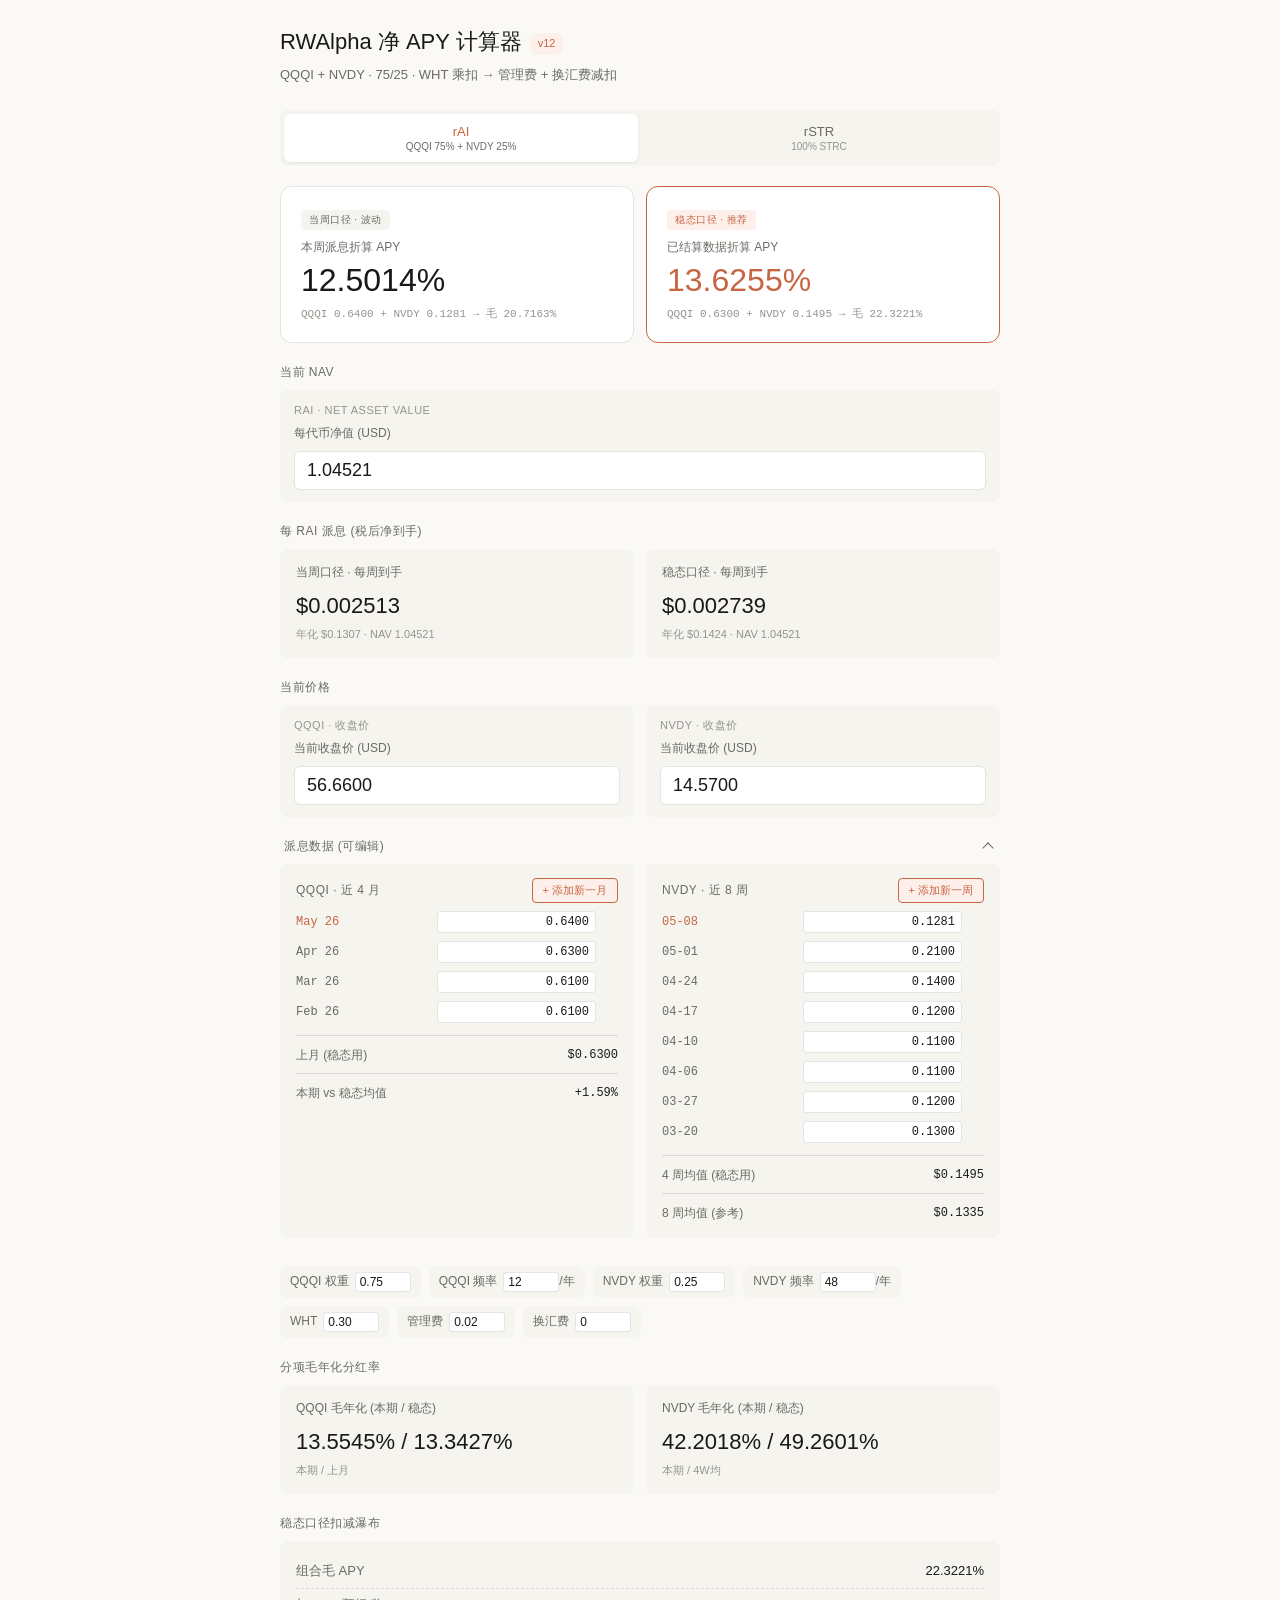
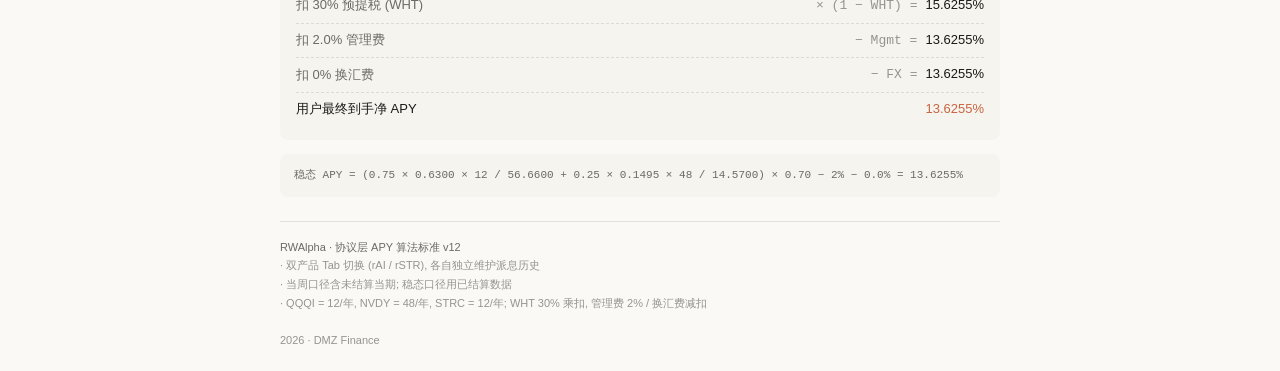
==== index.html @ 1178de60 "Add RWAlpha APY Calculator v12" ====
<!DOCTYPE html>
<html lang="zh-CN">
<head>
<meta charset="UTF-8" />
<meta name="viewport" content="width=device-width, initial-scale=1.0" />
<title>RWAlpha 净 APY 计算器 v12</title>
<style>
  :root {
    --bg-primary: #ffffff;
    --bg-secondary: #f5f4ef;
    --bg-tertiary: #faf9f5;
    --text-primary: #1a1915;
    --text-secondary: #6b6a64;
    --text-tertiary: #95948e;
    --border: rgba(0, 0, 0, 0.1);
    --accent: #c96442;
    --accent-bg: #fdf0eb;
    --radius-md: 8px;
    --radius-lg: 12px;
    --font-sans: -apple-system, BlinkMacSystemFont, "Segoe UI", "PingFang SC", "Hiragino Sans GB", "Microsoft YaHei", sans-serif;
    --font-mono: "SF Mono", Monaco, "Cascadia Code", "Roboto Mono", Consolas, monospace;
  }

  @media (prefers-color-scheme: dark) {
    :root {
      --bg-primary: #1f1e1b;
      --bg-secondary: #2a2926;
      --bg-tertiary: #1a1916;
      --text-primary: #e8e7e2;
      --text-secondary: #a8a7a1;
      --text-tertiary: #6d6c66;
      --border: rgba(255, 255, 255, 0.1);
      --accent: #e08868;
      --accent-bg: rgba(224, 136, 104, 0.15);
    }
  }

  * { box-sizing: border-box; }

  body {
    margin: 0;
    padding: 24px 16px;
    background: var(--bg-tertiary);
    color: var(--text-primary);
    font-family: var(--font-sans);
    font-size: 16px;
    line-height: 1.6;
    -webkit-font-smoothing: antialiased;
  }

  .container { max-width: 720px; margin: 0 auto; }

  .header { margin-bottom: 24px; }
  .header h1 { font-size: 22px; font-weight: 500; margin: 0 0 6px; color: var(--text-primary); }
  .header p { font-size: 13px; color: var(--text-secondary); margin: 0; }
  .header .version {
    display: inline-block; font-size: 11px;
    background: var(--accent-bg); color: var(--accent);
    padding: 2px 8px; border-radius: var(--radius-md);
    margin-left: 8px; vertical-align: 2px;
  }

  /* ─── Tab 切换 ─── */
  .tabs {
    display: flex; gap: 4px;
    background: var(--bg-secondary);
    padding: 4px; border-radius: var(--radius-md);
    margin-bottom: 20px;
  }
  .tab {
    flex: 1; text-align: center;
    padding: 10px 16px;
    border-radius: 6px;
    font-size: 13px; font-weight: 500;
    color: var(--text-secondary);
    cursor: pointer;
    transition: all 0.15s;
    border: none;
    background: transparent;
    font-family: var(--font-sans);
  }
  .tab:hover { color: var(--text-primary); }
  .tab.active {
    background: var(--bg-primary);
    color: var(--accent);
    box-shadow: 0 1px 3px rgba(0,0,0,0.08);
  }
  .tab .tab-desc {
    display: block; font-size: 10px;
    color: var(--text-tertiary); margin-top: 2px;
    font-weight: 400;
  }
  .tab.active .tab-desc { color: var(--text-secondary); }

  .row { display: grid; grid-template-columns: 1fr 1fr; gap: 12px; margin-bottom: 12px; }
  @media (max-width: 480px) { .row { grid-template-columns: 1fr; } }

  .field {
    background: var(--bg-secondary);
    border-radius: var(--radius-md);
    padding: 12px 14px;
  }
  .field .ticker {
    font-size: 11px; color: var(--text-tertiary);
    text-transform: uppercase; letter-spacing: 0.5px;
    margin-bottom: 4px; font-weight: 500;
  }
  .field label { font-size: 12px; color: var(--text-secondary); display: block; margin-bottom: 8px; }
  .field input {
    width: 100%; font-size: 18px; font-weight: 500;
    background: var(--bg-primary);
    border: 1px solid var(--border);
    border-radius: 6px;
    outline: none;
    color: var(--text-primary); font-family: var(--font-sans);
    padding: 8px 12px;
    transition: border-color 0.15s, box-shadow 0.15s;
  }
  .field input:hover { border-color: var(--text-tertiary); }
  .field input:focus {
    color: var(--accent);
    border-color: var(--accent);
    box-shadow: 0 0 0 3px var(--accent-bg);
  }

  .metric { background: var(--bg-secondary); border-radius: var(--radius-md); padding: 14px 16px; }
  .metric label { font-size: 12px; color: var(--text-secondary); display: block; margin-bottom: 6px; }
  .metric .val { font-size: 22px; font-weight: 500; color: var(--text-primary); font-variant-numeric: tabular-nums; }
  .metric small { font-size: 11px; color: var(--text-tertiary); display: block; margin-top: 3px; }

  .config { display: flex; gap: 8px; margin-bottom: 14px; align-items: center; flex-wrap: wrap; }

  /* ─── 派息历史 ─── */
  .history-section { margin: 20px 0 14px; }
  .history-section summary {
    list-style: none; cursor: pointer;
    display: flex; justify-content: space-between; align-items: center;
    padding: 0 4px;
    font-size: 12px; font-weight: 500;
    color: var(--text-secondary);
    text-transform: uppercase; letter-spacing: 0.5px;
    margin-bottom: 8px; user-select: none;
  }
  .history-section summary::-webkit-details-marker { display: none; }
  .history-section summary:hover { color: var(--text-primary); }
  .history-section .caret {
    width: 8px; height: 8px;
    border-right: 1.5px solid currentColor;
    border-bottom: 1.5px solid currentColor;
    transform: rotate(45deg);
    transition: transform 0.2s;
    margin-right: 4px; margin-top: -3px;
  }
  .history-section[open] .caret {
    transform: rotate(-135deg); margin-top: 3px;
  }

  .history {
    background: var(--bg-secondary);
    border-radius: var(--radius-md);
    padding: 14px 16px;
    margin-bottom: 14px;
  }
  .history-row {
    display: flex; justify-content: space-between; align-items: center;
    padding: 4px 0; font-size: 12px;
    font-family: var(--font-mono);
  }
  .history-row .date { color: var(--text-secondary); flex: 0 0 90px; }
  .history-row .bar-wrap {
    flex: 1; height: 8px; background: transparent;
    margin: 0 12px; border-radius: 4px; overflow: hidden;
  }
  .history-row .bar {
    height: 100%; background: var(--accent);
    border-radius: 4px; opacity: 0.8;
  }
  .history-row .val { color: var(--text-primary); font-weight: 500; flex: 0 0 56px; text-align: right; }
  .history-row input.val-input {
    flex: 0 0 70px; text-align: right;
    background: var(--bg-primary);
    border: 0.5px solid var(--border);
    border-radius: 4px;
    padding: 3px 6px;
    font-family: var(--font-mono);
    font-size: 12px; font-weight: 500;
    color: var(--text-primary);
    outline: none;
    -moz-appearance: textfield;
  }
  .history-row input.val-input:focus { border-color: var(--accent); color: var(--accent); }
  .history-row input.val-input::-webkit-inner-spin-button,
  .history-row input.val-input::-webkit-outer-spin-button { -webkit-appearance: none; margin: 0; }
  .history-row.current .date { color: var(--accent); font-weight: 500; }
  .history-row.current .val { color: var(--accent); }
  .history-summary {
    display: flex; justify-content: space-between;
    padding-top: 10px; margin-top: 8px;
    border-top: 0.5px solid var(--border);
    font-size: 12px;
  }
  .history-summary span { color: var(--text-secondary); }
  .history-summary strong { color: var(--text-primary); font-family: var(--font-mono); font-weight: 500; }
  .history-cols { display: grid; grid-template-columns: 1fr 1fr; gap: 12px; margin-bottom: 14px; }
  @media (max-width: 480px) { .history-cols { grid-template-columns: 1fr; } }

  .history-cols.single { grid-template-columns: 1fr; }

  .history h4 {
    font-size: 12px; font-weight: 500; color: var(--text-secondary);
    margin: 0 0 10px; text-transform: uppercase; letter-spacing: 0.5px;
  }
  .history-header {
    display: flex; justify-content: space-between; align-items: center;
    margin-bottom: 4px;
  }
  .history-header h4 { margin: 0; }
  .add-btn {
    font-size: 11px; font-weight: 500;
    color: var(--accent); background: var(--accent-bg);
    border: 0.5px solid var(--accent);
    border-radius: 4px;
    padding: 4px 10px;
    cursor: pointer;
    font-family: var(--font-sans);
    transition: opacity 0.15s;
  }
  .add-btn:hover { opacity: 0.8; }
  .del-btn {
    flex: 0 0 18px; height: 18px;
    background: transparent; border: none;
    color: var(--text-tertiary); cursor: pointer;
    font-size: 14px; padding: 0; margin-left: 4px;
    opacity: 0; transition: opacity 0.15s, color 0.15s;
    font-family: var(--font-sans);
  }
  .history-row:hover .del-btn { opacity: 1; }
  .del-btn:hover { color: var(--accent); }

  .add-form {
    display: none;
    margin-top: 8px; margin-bottom: 8px;
    padding: 10px; gap: 6px;
    background: var(--bg-primary);
    border: 1px dashed var(--accent);
    border-radius: 6px;
  }
  .add-form.show { display: flex; align-items: center; }
  .add-form input {
    flex: 1; min-width: 0;
    font-size: 12px; padding: 4px 8px;
    background: var(--bg-secondary); border: 0.5px solid var(--border);
    border-radius: 4px; color: var(--text-primary);
    font-family: var(--font-mono); outline: none;
  }
  .add-form input:focus { border-color: var(--accent); }
  .add-form button {
    font-size: 11px; padding: 4px 10px;
    border-radius: 4px; cursor: pointer; border: 0.5px solid var(--border);
    background: var(--bg-secondary); color: var(--text-primary);
    font-family: var(--font-sans);
  }
  .add-form button.confirm {
    background: var(--accent); color: white; border-color: var(--accent);
  }
  .add-form button:hover { opacity: 0.85; }

  .config-item {
    font-size: 12px; color: var(--text-secondary);
    background: var(--bg-secondary); padding: 6px 10px;
    border-radius: var(--radius-md);
    display: inline-flex; align-items: center;
  }
  .config-item input {
    width: 56px; font-size: 12px; padding: 2px 4px; margin-left: 6px;
    background: var(--bg-primary); border: 0.5px solid var(--border);
    border-radius: 4px; color: var(--text-primary);
    font-family: var(--font-sans); outline: none;
  }
  .config-item input:focus { border-color: var(--accent); }

  .hero-pair { display: grid; grid-template-columns: 1fr 1fr; gap: 12px; margin-bottom: 16px; }
  @media (max-width: 480px) { .hero-pair { grid-template-columns: 1fr; } }
  .hero {
    background: var(--bg-primary); border: 0.5px solid var(--border);
    border-radius: var(--radius-lg); padding: 18px 20px;
  }
  .hero.steady { border: 1.5px solid var(--accent); }
  .hero-tag {
    display: inline-block; font-size: 10px; letter-spacing: 0.5px;
    text-transform: uppercase; padding: 2px 8px; border-radius: 4px;
    margin-bottom: 8px; font-weight: 500;
  }
  .hero-tag.spot { background: var(--bg-secondary); color: var(--text-secondary); }
  .hero-tag.steady { background: var(--accent-bg); color: var(--accent); }
  .hero-label { font-size: 12px; color: var(--text-secondary); margin-bottom: 6px; }
  .hero-val {
    font-size: 32px; font-weight: 500; line-height: 1.1;
    color: var(--text-primary); font-variant-numeric: tabular-nums;
  }
  .hero.steady .hero-val { color: var(--accent); }
  .hero-sub {
    font-size: 11px; color: var(--text-tertiary);
    margin-top: 8px; font-family: var(--font-mono);
    word-break: break-all;
  }

  .waterfall {
    background: var(--bg-secondary); border-radius: var(--radius-md);
    padding: 14px 16px; margin-bottom: 14px;
  }
  .waterfall-row {
    display: flex; justify-content: space-between; align-items: center;
    padding: 6px 0; font-size: 13px;
    border-bottom: 0.5px dashed var(--border);
  }
  .waterfall-row:last-child { border-bottom: none; }
  .waterfall-row .label { color: var(--text-secondary); }
  .waterfall-row .op { color: var(--text-tertiary); font-family: var(--font-mono); margin: 0 8px; }
  .waterfall-row .val { font-weight: 500; color: var(--text-primary); font-variant-numeric: tabular-nums; }
  .waterfall-row.final .val { color: var(--accent); }
  .waterfall-row.final .label { color: var(--text-primary); font-weight: 500; }

  .formula {
    font-family: var(--font-mono); font-size: 11px;
    color: var(--text-secondary); background: var(--bg-secondary);
    padding: 12px 14px; border-radius: var(--radius-md);
    margin-top: 12px; line-height: 1.7; word-break: break-all;
  }

  h3 {
    font-size: 12px; font-weight: 500;
    color: var(--text-secondary); margin: 20px 0 8px;
    text-transform: uppercase; letter-spacing: 0.5px;
  }

  .footer {
    margin-top: 24px; padding-top: 16px;
    border-top: 0.5px solid var(--border);
    font-size: 11px; color: var(--text-tertiary); line-height: 1.7;
  }
  .footer strong { color: var(--text-secondary); font-weight: 500; }
  .footer .warn { color: var(--accent); font-weight: 500; }

  input[type="number"]::-webkit-inner-spin-button,
  input[type="number"]::-webkit-outer-spin-button {
    -webkit-appearance: none; margin: 0;
  }
  input[type="number"] { -moz-appearance: textfield; }

  /* product-specific UI hiding */
  .product-rai .single-only { display: none; }
  .product-rstr .dual-only { display: none; }
</style>
</head>
<body>
<div class="container" id="container">

  <div class="header">
    <h1>RWAlpha 净 APY 计算器<span class="version">v12</span></h1>
    <p id="product-subtitle">QQQI + NVDY · 75/25 · WHT 乘扣 → 管理费 + 换汇费减扣</p>
  </div>

  <div class="tabs">
    <button class="tab active" data-product="rai">
      rAI
      <span class="tab-desc">QQQI 75% + NVDY 25%</span>
    </button>
    <button class="tab" data-product="rstr">
      rSTR
      <span class="tab-desc">100% STRC</span>
    </button>
  </div>

  <div class="hero-pair">
    <div class="hero">
      <div class="hero-tag spot">当周口径 · 波动</div>
      <div class="hero-label">本周派息折算 APY</div>
      <div class="hero-val" id="net-apy-spot">—</div>
      <div class="hero-sub" id="hero-detail-spot">基于本期单笔派息</div>
    </div>
    <div class="hero steady">
      <div class="hero-tag steady">稳态口径 · 推荐</div>
      <div class="hero-label">已结算数据折算 APY</div>
      <div class="hero-val" id="net-apy-steady">—</div>
      <div class="hero-sub" id="hero-detail-steady">上月 + 4 周均值</div>
    </div>
  </div>

  <h3>当前 NAV</h3>
  <div class="row">
    <div class="field" style="grid-column: 1 / -1;">
      <div class="ticker" id="nav-ticker">rAI · Net Asset Value</div>
      <label>每代币净值 (USD)</label>
      <input type="number" step="0.00001" id="nav" value="1.04521" />
    </div>
  </div>

  <h3 id="per-rai-title">每代币派息 (税后净到手)</h3>
  <div class="row">
    <div class="metric">
      <label>当周口径 · 每周到手</label>
      <div class="val" id="per-rai-spot">—</div>
      <small id="per-rai-spot-sub">基于本期</small>
    </div>
    <div class="metric">
      <label>稳态口径 · 每周到手</label>
      <div class="val" id="per-rai-steady">—</div>
      <small id="per-rai-steady-sub">基于已结算</small>
    </div>
  </div>

  <h3>当前价格</h3>
  <div class="row" id="prices-row">
    <!-- 动态渲染 -->
  </div>

  <details class="history-section" open>
    <summary>
      <span>派息数据 (可编辑)</span>
      <i class="caret"></i>
    </summary>
    <div class="history-cols" id="history-cols">
      <!-- 动态渲染 -->
    </div>
  </details>

  <div class="config" id="config-row">
    <!-- 动态渲染权重项 -->
    <span class="config-item">WHT <input type="number" step="0.01" id="wht" value="0.30" /></span>
    <span class="config-item">管理费 <input type="number" step="0.01" id="mgmt" value="0.02" /></span>
    <span class="config-item">换汇费 <input type="number" step="0.001" id="fx" value="0" /></span>
  </div>

  <h3>分项毛年化分红率</h3>
  <div class="row" id="component-yields">
    <!-- 动态渲染 -->
  </div>

  <h3>稳态口径扣减瀑布</h3>
  <div class="waterfall">
    <div class="waterfall-row">
      <span class="label">组合毛 APY</span>
      <span class="val" id="wf-gross">—</span>
    </div>
    <div class="waterfall-row">
      <span class="label">扣 30% 预提税 (WHT)</span>
      <span><span class="op">× (1 − WHT) =</span><span class="val" id="wf-after-wht">—</span></span>
    </div>
    <div class="waterfall-row">
      <span class="label" id="wf-mgmt-label">扣管理费</span>
      <span><span class="op">− Mgmt =</span><span class="val" id="wf-after-mgmt">—</span></span>
    </div>
    <div class="waterfall-row">
      <span class="label">扣 0% 换汇费</span>
      <span><span class="op">− FX =</span><span class="val" id="wf-after-fx">—</span></span>
    </div>
    <div class="waterfall-row final">
      <span class="label">用户最终到手净 APY</span>
      <span class="val" id="wf-net">—</span>
    </div>
  </div>

  <div class="formula" id="formula">
    APY_net = (Σ w_i × D_i × f_i / P_i) × (1 − WHT) − Mgmt − FX
  </div>

  <div class="footer">
    <strong>RWAlpha · 协议层 APY 算法标准 v12</strong><br>
    · 双产品 Tab 切换 (rAI / rSTR), 各自独立维护派息历史<br>
    · 当周口径含未结算当期; 稳态口径用已结算数据<br>
    · QQQI = 12/年, NVDY = 48/年, STRC = 12/年; WHT 30% 乘扣, 管理费 2% / 换汇费减扣<br>
    <br>
    2026 · DMZ Finance
  </div>

</div>

<script>
  // ─── 产品定义 ───
  const products = {
    rai: {
      name: 'rAI',
      subtitle: 'QQQI + NVDY · 75/25 · WHT 乘扣 → 管理费 + 换汇费减扣',
      etfs: [
        {
          id: 'qqqi',
          name: 'QQQI',
          freq: 12, freqLabel: 'Monthly',
          weight: 0.75,
          price: 56.6600,
          historyKey: 'qqqi-rows',
          historyTitle: 'QQQI · 近 4 月',
          historyMaxLen: 4,
          addBtnLabel: '+ 添加新一月',
          dateLabel: '月份 (如 Jun 26)',
          steadyMode: 'lastPeriod',  // 上月单期
          steadyLabel: '上月',
          history: [
            { date: 'May 26', value: 0.6400 },
            { date: 'Apr 26', value: 0.6300 },
            { date: 'Mar 26', value: 0.6100 },
            { date: 'Feb 26', value: 0.6100 },
          ],
          formatDate(s) {
            const months = ['Jan','Feb','Mar','Apr','May','Jun','Jul','Aug','Sep','Oct','Nov','Dec'];
            const monByName = s.match(/^([a-zA-Z]{3})\s*(\d{2,4})$/);
            const monByNum = s.match(/^(\d{1,2})[-./\s](\d{2,4})$/);
            if (monByName) {
              const mon = monByName[1].charAt(0).toUpperCase() + monByName[1].slice(1, 3).toLowerCase();
              const yr = monByName[2].slice(-2);
              if (months.includes(mon)) return mon + ' ' + yr;
            } else if (monByNum) {
              const idx = parseInt(monByNum[1]) - 1;
              const yr = monByNum[2].slice(-2);
              if (idx >= 0 && idx < 12) return months[idx] + ' ' + yr;
            }
            return s;
          }
        },
        {
          id: 'nvdy',
          name: 'NVDY',
          freq: 48, freqLabel: 'Weekly',
          weight: 0.25,
          price: 14.5700,
          historyKey: 'nvdy-rows',
          historyTitle: 'NVDY · 近 8 周',
          historyMaxLen: 8,
          addBtnLabel: '+ 添加新一周',
          dateLabel: '日期 (如 05-15)',
          steadyMode: '4WeekAvg',  // 近 4 周均值
          steadyLabel: '4W均',
          history: [
            { date: '05-08', value: 0.1281 },
            { date: '05-01', value: 0.2100 },
            { date: '04-24', value: 0.1400 },
            { date: '04-17', value: 0.1200 },
            { date: '04-10', value: 0.1100 },
            { date: '04-06', value: 0.1100 },
            { date: '03-27', value: 0.1200 },
            { date: '03-20', value: 0.1300 },
          ],
          formatDate(s) {
            const m = s.match(/^(\d{1,2})[-./](\d{1,2})$/);
            if (m) return m[1].padStart(2, '0') + '-' + m[2].padStart(2, '0');
            return s;
          }
        }
      ],
      nav: 1.04521,
      mgmt: 0.02
    },
    rstr: {
      name: 'rSTR',
      subtitle: '100% STRC · 月度派息 · WHT 乘扣 → 管理费 + 换汇费减扣',
      etfs: [
        {
          id: 'strc',
          name: 'STRC',
          freq: 12, freqLabel: 'Monthly',
          weight: 1.00,
          price: 100.0000,
          historyKey: 'strc-rows',
          historyTitle: 'STRC · 近 4 月',
          historyMaxLen: 4,
          addBtnLabel: '+ 添加新一月',
          dateLabel: '月份 (如 Jun 26)',
          steadyMode: 'lastPeriod',
          steadyLabel: '上月',
          history: [
            { date: 'May 26', value: 0.9600 },
            { date: 'Apr 26', value: 0.9600 },
            { date: 'Mar 26', value: 0.9600 },
            { date: 'Feb 26', value: 0.9400 },
          ],
          formatDate(s) {
            const months = ['Jan','Feb','Mar','Apr','May','Jun','Jul','Aug','Sep','Oct','Nov','Dec'];
            const monByName = s.match(/^([a-zA-Z]{3})\s*(\d{2,4})$/);
            const monByNum = s.match(/^(\d{1,2})[-./\s](\d{2,4})$/);
            if (monByName) {
              const mon = monByName[1].charAt(0).toUpperCase() + monByName[1].slice(1, 3).toLowerCase();
              const yr = monByName[2].slice(-2);
              if (months.includes(mon)) return mon + ' ' + yr;
            } else if (monByNum) {
              const idx = parseInt(monByNum[1]) - 1;
              const yr = monByNum[2].slice(-2);
              if (idx >= 0 && idx < 12) return months[idx] + ' ' + yr;
            }
            return s;
          }
        }
      ],
      nav: 1.00000,
      mgmt: 0.005
    }
  };

  let currentProduct = 'rai';

  // ─── 工具函数 ───
  const get = id => parseFloat(document.getElementById(id).value) || 0;
  const pct = v => (v * 100).toFixed(4) + '%';
  const num = v => v.toFixed(4);
  const avg = arr => arr.length ? arr.reduce((s, v) => s + v, 0) / arr.length : 0;

  // 获取 ETF 当周和稳态派息
  function getEtfDividends(etf) {
    const vals = etf.history.map(d => d.value);
    const spot = vals[0] || 0;
    let steady = 0;
    if (etf.steadyMode === 'lastPeriod') {
      steady = vals[1] !== undefined ? vals[1] : vals[0] || 0;
    } else if (etf.steadyMode === '4WeekAvg') {
      steady = avg(vals.slice(0, 4));
    }
    return { spot, steady };
  }

  // ─── 渲染 ETF 价格输入区 ───
  function renderPrices(product) {
    const row = document.getElementById('prices-row');
    row.innerHTML = product.etfs.map(etf => `
      <div class="field">
        <div class="ticker">${etf.name} · 收盘价</div>
        <label>当前收盘价 (USD)</label>
        <input type="number" step="0.0001" data-etf="${etf.id}" data-field="price" value="${etf.price.toFixed(4)}" />
      </div>
    `).join('');

    row.querySelectorAll('input').forEach(input => {
      input.addEventListener('input', e => {
        const etfId = e.target.dataset.etf;
        const etf = product.etfs.find(x => x.id === etfId);
        etf.price = parseFloat(e.target.value) || 0;
        calc();
      });
    });

    // 单 ETF 时列宽自适应
    if (product.etfs.length === 1) {
      row.children[0].style.gridColumn = '1 / -1';
    }
  }

  // ─── 渲染派息历史区 ───
  function renderHistoryCols(product) {
    const cols = document.getElementById('history-cols');
    cols.classList.toggle('single', product.etfs.length === 1);

    cols.innerHTML = product.etfs.map(etf => `
      <div class="history">
        <div class="history-header">
          <h4>${etf.historyTitle}</h4>
          <button class="add-btn" data-etf="${etf.id}">${etf.addBtnLabel}</button>
        </div>
        <div class="add-form" data-form-etf="${etf.id}">
          <input type="text" class="form-date" placeholder="${etf.dateLabel}" />
          <input type="number" step="0.0001" class="form-val" placeholder="派息 (USD)" />
          <button class="confirm">确认</button>
          <button class="cancel">取消</button>
        </div>
        <div class="history-rows" data-rows-etf="${etf.id}"></div>
        <div class="history-summary">
          <span>${etf.steadyMode === 'lastPeriod' ? '上月 (稳态用)' : '4 周均值 (稳态用)'}</span>
          <strong data-summary="steady" data-etf="${etf.id}">—</strong>
        </div>
        ${etf.history.length > 4 ? `
        <div class="history-summary">
          <span>${etf.freq === 48 ? '8 周均值' : '${etf.history.length} 月均值'} (参考)</span>
          <strong data-summary="all" data-etf="${etf.id}">—</strong>
        </div>
        ` : `
        <div class="history-summary">
          <span>本期 vs 稳态均值</span>
          <strong data-summary="trend" data-etf="${etf.id}">—</strong>
        </div>
        `}
      </div>
    `).join('');

    product.etfs.forEach(etf => renderRows(product, etf));

    // 绑定添加按钮
    cols.querySelectorAll('.add-btn').forEach(btn => {
      btn.addEventListener('click', () => {
        const etfId = btn.dataset.etf;
        const form = cols.querySelector(`[data-form-etf="${etfId}"]`);
        form.classList.add('show');
        form.querySelector('.form-date').value = '';
        form.querySelector('.form-val').value = '';
        form.querySelector('.form-date').focus();
      });
    });

    // 绑定表单事件
    cols.querySelectorAll('.add-form').forEach(form => {
      const etfId = form.dataset.formEtf;
      const etf = product.etfs.find(x => x.id === etfId);
      const dateInput = form.querySelector('.form-date');
      const valInput = form.querySelector('.form-val');

      const submit = () => {
        let dateStr = dateInput.value.trim();
        const val = parseFloat(valInput.value);
        if (!dateStr || isNaN(val) || val < 0) {
          alert('请填写有效的日期和派息金额');
          return;
        }
        dateStr = etf.formatDate(dateStr);
        etf.history.unshift({ date: dateStr, value: val });
        if (etf.history.length > etf.historyMaxLen) etf.history.length = etf.historyMaxLen;
        renderRows(product, etf);
        form.classList.remove('show');
        calc();
      };

      form.querySelector('.confirm').addEventListener('click', submit);
      form.querySelector('.cancel').addEventListener('click', () => form.classList.remove('show'));
      [dateInput, valInput].forEach(input => {
        input.addEventListener('keydown', e => {
          if (e.key === 'Enter') submit();
          if (e.key === 'Escape') form.classList.remove('show');
        });
      });
    });
  }

  function renderRows(product, etf) {
    const container = document.querySelector(`[data-rows-etf="${etf.id}"]`);
    if (!container) return;
    const maxVal = Math.max(...etf.history.map(d => d.value), 0.0001);
    container.innerHTML = etf.history.map((d, i) => {
      const barWidth = (d.value / maxVal * 100).toFixed(1);
      const currentClass = i === 0 ? ' current' : '';
      return `
        <div class="history-row${currentClass}">
          <span class="date">${d.date}</span>
          <span class="bar-wrap"><span class="bar" style="width: ${barWidth}%"></span></span>
          <input class="val-input" type="number" step="0.0001" data-etf="${etf.id}" data-idx="${i}" value="${d.value.toFixed(4)}" />
          <button class="del-btn" data-etf="${etf.id}" data-idx="${i}" title="删除">×</button>
        </div>
      `;
    }).join('');

    container.querySelectorAll('input.val-input').forEach(input => {
      input.addEventListener('input', e => {
        const idx = parseInt(e.target.dataset.idx);
        const val = parseFloat(e.target.value) || 0;
        etf.history[idx].value = val;
        calc();
      });
    });
    container.querySelectorAll('button.del-btn').forEach(btn => {
      btn.addEventListener('click', e => {
        const idx = parseInt(e.target.dataset.idx);
        etf.history.splice(idx, 1);
        renderRows(product, etf);
        calc();
      });
    });
  }

  // ─── 渲染权重 config ───
  function renderConfig(product) {
    const row = document.getElementById('config-row');
    // 删除老的权重和频率项
    row.querySelectorAll('.weight-cfg, .freq-cfg').forEach(el => el.remove());

    const whtItem = row.querySelector('[id*="wht"]')?.closest('.config-item');
    product.etfs.forEach(etf => {
      // 权重
      if (product.etfs.length > 1) {
        const wEl = document.createElement('span');
        wEl.className = 'config-item weight-cfg';
        wEl.innerHTML = `${etf.name} 权重 <input type="number" step="0.01" data-etf="${etf.id}" data-field="weight" value="${etf.weight.toFixed(2)}" />`;
        row.insertBefore(wEl, whtItem);
        wEl.querySelector('input').addEventListener('input', e => {
          etf.weight = parseFloat(e.target.value) || 0;
          calc();
        });
      }
      // 频率
      const fEl = document.createElement('span');
      fEl.className = 'config-item freq-cfg';
      fEl.innerHTML = `${etf.name} 频率 <input type="number" data-etf="${etf.id}" data-field="freq" value="${etf.freq}" />/年`;
      row.insertBefore(fEl, whtItem);
      fEl.querySelector('input').addEventListener('input', e => {
        etf.freq = parseInt(e.target.value) || 0;
        calc();
      });
    });
  }

  // ─── 渲染分项毛年化 ───
  function renderComponentYields(product) {
    const row = document.getElementById('component-yields');
    row.innerHTML = product.etfs.map(etf => `
      <div class="metric">
        <label>${etf.name} 毛年化 (本期 / 稳态)</label>
        <div class="val" data-yield="${etf.id}">—</div>
        <small>本期 / ${etf.steadyLabel}</small>
      </div>
    `).join('');

    if (product.etfs.length === 1) {
      row.style.gridTemplateColumns = '1fr';
    } else {
      row.style.gridTemplateColumns = '1fr 1fr';
    }
  }

  // ─── 核心计算 ───
  function calc() {
    const product = products[currentProduct];
    const wht = get('wht'), mgmt = get('mgmt'), fx = get('fx');
    const nav = get('nav');

    let apyGrossSpot = 0, apyGrossSteady = 0;
    const spotDetails = [], steadyDetails = [];

    product.etfs.forEach(etf => {
      const { spot, steady } = getEtfDividends(etf);
      const ySpot = etf.price > 0 ? (spot * etf.freq) / etf.price : 0;
      const ySteady = etf.price > 0 ? (steady * etf.freq) / etf.price : 0;
      apyGrossSpot += etf.weight * ySpot;
      apyGrossSteady += etf.weight * ySteady;

      // 渲染分项毛年化
      const yEl = document.querySelector(`[data-yield="${etf.id}"]`);
      if (yEl) yEl.textContent = pct(ySpot) + ' / ' + pct(ySteady);

      spotDetails.push(`${etf.name} ${num(spot)}`);
      steadyDetails.push(`${etf.name} ${num(steady)}`);

      // 派息历史摘要
      const vals = etf.history.map(d => d.value);
      const steadyEl = document.querySelector(`[data-summary="steady"][data-etf="${etf.id}"]`);
      if (steadyEl) steadyEl.textContent = '$' + num(steady);

      const allEl = document.querySelector(`[data-summary="all"][data-etf="${etf.id}"]`);
      if (allEl) allEl.textContent = '$' + num(avg(vals));

      const trendEl = document.querySelector(`[data-summary="trend"][data-etf="${etf.id}"]`);
      if (trendEl) {
        const trendPct = steady > 0 ? ((spot - steady) / steady * 100).toFixed(2) : '0.00';
        const sign = (spot - steady) >= 0 ? '+' : '';
        trendEl.textContent = sign + trendPct + '%';
      }
    });

    const apyNetSpot = apyGrossSpot * (1 - wht) - mgmt - fx;
    const apyNetSteady = apyGrossSteady * (1 - wht) - mgmt - fx;

    document.getElementById('net-apy-spot').textContent = pct(apyNetSpot);
    document.getElementById('net-apy-steady').textContent = pct(apyNetSteady);
    document.getElementById('hero-detail-spot').textContent = spotDetails.join(' + ') + ' → 毛 ' + pct(apyGrossSpot);
    document.getElementById('hero-detail-steady').textContent = steadyDetails.join(' + ') + ' → 毛 ' + pct(apyGrossSteady);

    // 每代币派息
    const perTokenWeekSpot = (apyNetSpot * nav) / 52;
    const perTokenWeekSteady = (apyNetSteady * nav) / 52;
    document.getElementById('per-rai-spot').textContent = '$' + perTokenWeekSpot.toFixed(6);
    document.getElementById('per-rai-steady').textContent = '$' + perTokenWeekSteady.toFixed(6);
    document.getElementById('per-rai-spot-sub').textContent =
      '年化 $' + (apyNetSpot * nav).toFixed(4) + ' · NAV ' + nav.toFixed(5);
    document.getElementById('per-rai-steady-sub').textContent =
      '年化 $' + (apyNetSteady * nav).toFixed(4) + ' · NAV ' + nav.toFixed(5);

    // 扣减瀑布 (稳态)
    const afterWht = apyGrossSteady * (1 - wht);
    const afterMgmt = afterWht - mgmt;
    const afterFx = afterMgmt - fx;
    document.getElementById('wf-gross').textContent = pct(apyGrossSteady);
    document.getElementById('wf-after-wht').textContent = pct(afterWht);
    document.getElementById('wf-after-mgmt').textContent = pct(afterMgmt);
    document.getElementById('wf-after-fx').textContent = pct(afterFx);
    document.getElementById('wf-net').textContent = pct(afterFx);
    document.getElementById('wf-mgmt-label').textContent = '扣 ' + (mgmt * 100).toFixed(1) + '% 管理费';

    // 公式
    const parts = product.etfs.map(etf => {
      const { steady } = getEtfDividends(etf);
      return `${etf.weight.toFixed(2)} × ${steady.toFixed(4)} × ${etf.freq} / ${etf.price.toFixed(4)}`;
    });
    document.getElementById('formula').textContent =
      '稳态 APY = (' + parts.join(' + ') + ') × ' + (1 - wht).toFixed(2) +
      ' − ' + (mgmt * 100).toFixed(0) + '% − ' + (fx * 100).toFixed(1) + '% = ' + pct(afterFx);
  }

  // ─── Tab 切换 ───
  function switchProduct(productId) {
    currentProduct = productId;
    const product = products[productId];

    document.querySelectorAll('.tab').forEach(t => {
      t.classList.toggle('active', t.dataset.product === productId);
    });

    document.getElementById('container').className = 'container product-' + productId;
    document.getElementById('product-subtitle').textContent = product.subtitle;
    document.getElementById('nav-ticker').textContent = product.name + ' · Net Asset Value';
    document.getElementById('per-rai-title').textContent = '每 ' + product.name + ' 派息 (税后净到手)';
    document.getElementById('nav').value = product.nav;
    document.getElementById('mgmt').value = product.mgmt;

    renderPrices(product);
    renderHistoryCols(product);
    renderConfig(product);
    renderComponentYields(product);
    calc();
  }

  document.querySelectorAll('.tab').forEach(tab => {
    tab.addEventListener('click', () => switchProduct(tab.dataset.product));
  });

  // 全局参数事件
  ['wht', 'mgmt', 'fx', 'nav'].forEach(id => {
    document.getElementById(id).addEventListener('input', () => {
      products[currentProduct].nav = get('nav');
      products[currentProduct].mgmt = get('mgmt');
      calc();
    });
  });

  // 初始化
  switchProduct('rai');
</script>

</body>
</html>
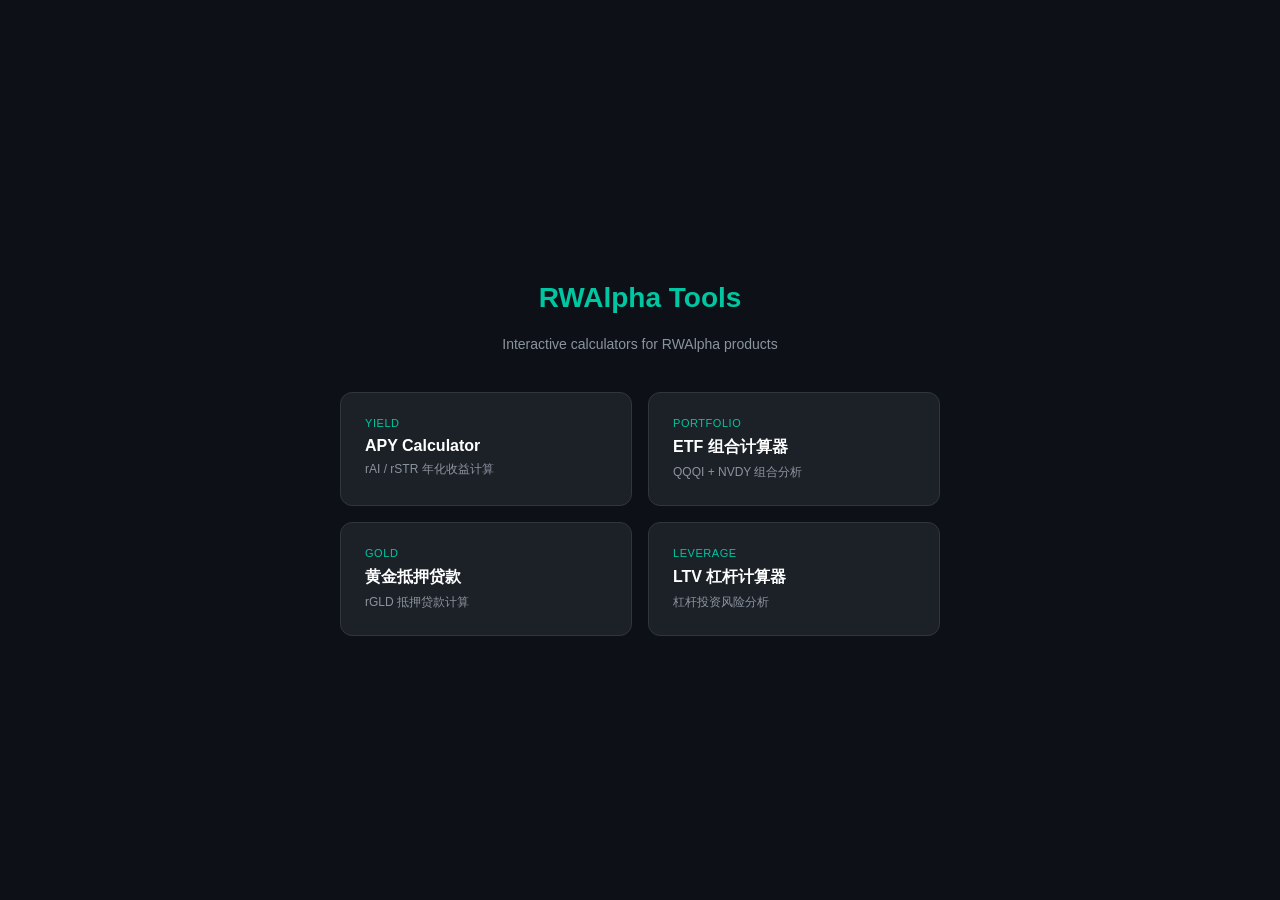
==== commit 19aa6d42: "Add ETF, rGLD, LTV calculators + tools index page" ====
--- a/index.html
+++ b/index.html
@@ -1,932 +1,29 @@
 <!DOCTYPE html>
-<html lang="zh-CN">
+<html lang="zh">
 <head>
-<meta charset="UTF-8" />
-<meta name="viewport" content="width=device-width, initial-scale=1.0" />
-<title>RWAlpha 净 APY 计算器 v12</title>
+<meta charset="UTF-8">
+<meta name="viewport" content="width=device-width, initial-scale=1.0">
+<title>RWAlpha Tools</title>
 <style>
-  :root {
-    --bg-primary: #ffffff;
-    --bg-secondary: #f5f4ef;
-    --bg-tertiary: #faf9f5;
-    --text-primary: #1a1915;
-    --text-secondary: #6b6a64;
-    --text-tertiary: #95948e;
-    --border: rgba(0, 0, 0, 0.1);
-    --accent: #c96442;
-    --accent-bg: #fdf0eb;
-    --radius-md: 8px;
-    --radius-lg: 12px;
-    --font-sans: -apple-system, BlinkMacSystemFont, "Segoe UI", "PingFang SC", "Hiragino Sans GB", "Microsoft YaHei", sans-serif;
-    --font-mono: "SF Mono", Monaco, "Cascadia Code", "Roboto Mono", Consolas, monospace;
-  }
-
-  @media (prefers-color-scheme: dark) {
-    :root {
-      --bg-primary: #1f1e1b;
-      --bg-secondary: #2a2926;
-      --bg-tertiary: #1a1916;
-      --text-primary: #e8e7e2;
-      --text-secondary: #a8a7a1;
-      --text-tertiary: #6d6c66;
-      --border: rgba(255, 255, 255, 0.1);
-      --accent: #e08868;
-      --accent-bg: rgba(224, 136, 104, 0.15);
-    }
-  }
-
-  * { box-sizing: border-box; }
-
-  body {
-    margin: 0;
-    padding: 24px 16px;
-    background: var(--bg-tertiary);
-    color: var(--text-primary);
-    font-family: var(--font-sans);
-    font-size: 16px;
-    line-height: 1.6;
-    -webkit-font-smoothing: antialiased;
-  }
-
-  .container { max-width: 720px; margin: 0 auto; }
-
-  .header { margin-bottom: 24px; }
-  .header h1 { font-size: 22px; font-weight: 500; margin: 0 0 6px; color: var(--text-primary); }
-  .header p { font-size: 13px; color: var(--text-secondary); margin: 0; }
-  .header .version {
-    display: inline-block; font-size: 11px;
-    background: var(--accent-bg); color: var(--accent);
-    padding: 2px 8px; border-radius: var(--radius-md);
-    margin-left: 8px; vertical-align: 2px;
-  }
-
-  /* ─── Tab 切换 ─── */
-  .tabs {
-    display: flex; gap: 4px;
-    background: var(--bg-secondary);
-    padding: 4px; border-radius: var(--radius-md);
-    margin-bottom: 20px;
-  }
-  .tab {
-    flex: 1; text-align: center;
-    padding: 10px 16px;
-    border-radius: 6px;
-    font-size: 13px; font-weight: 500;
-    color: var(--text-secondary);
-    cursor: pointer;
-    transition: all 0.15s;
-    border: none;
-    background: transparent;
-    font-family: var(--font-sans);
-  }
-  .tab:hover { color: var(--text-primary); }
-  .tab.active {
-    background: var(--bg-primary);
-    color: var(--accent);
-    box-shadow: 0 1px 3px rgba(0,0,0,0.08);
-  }
-  .tab .tab-desc {
-    display: block; font-size: 10px;
-    color: var(--text-tertiary); margin-top: 2px;
-    font-weight: 400;
-  }
-  .tab.active .tab-desc { color: var(--text-secondary); }
-
-  .row { display: grid; grid-template-columns: 1fr 1fr; gap: 12px; margin-bottom: 12px; }
-  @media (max-width: 480px) { .row { grid-template-columns: 1fr; } }
-
-  .field {
-    background: var(--bg-secondary);
-    border-radius: var(--radius-md);
-    padding: 12px 14px;
-  }
-  .field .ticker {
-    font-size: 11px; color: var(--text-tertiary);
-    text-transform: uppercase; letter-spacing: 0.5px;
-    margin-bottom: 4px; font-weight: 500;
-  }
-  .field label { font-size: 12px; color: var(--text-secondary); display: block; margin-bottom: 8px; }
-  .field input {
-    width: 100%; font-size: 18px; font-weight: 500;
-    background: var(--bg-primary);
-    border: 1px solid var(--border);
-    border-radius: 6px;
-    outline: none;
-    color: var(--text-primary); font-family: var(--font-sans);
-    padding: 8px 12px;
-    transition: border-color 0.15s, box-shadow 0.15s;
-  }
-  .field input:hover { border-color: var(--text-tertiary); }
-  .field input:focus {
-    color: var(--accent);
-    border-color: var(--accent);
-    box-shadow: 0 0 0 3px var(--accent-bg);
-  }
-
-  .metric { background: var(--bg-secondary); border-radius: var(--radius-md); padding: 14px 16px; }
-  .metric label { font-size: 12px; color: var(--text-secondary); display: block; margin-bottom: 6px; }
-  .metric .val { font-size: 22px; font-weight: 500; color: var(--text-primary); font-variant-numeric: tabular-nums; }
-  .metric small { font-size: 11px; color: var(--text-tertiary); display: block; margin-top: 3px; }
-
-  .config { display: flex; gap: 8px; margin-bottom: 14px; align-items: center; flex-wrap: wrap; }
-
-  /* ─── 派息历史 ─── */
-  .history-section { margin: 20px 0 14px; }
-  .history-section summary {
-    list-style: none; cursor: pointer;
-    display: flex; justify-content: space-between; align-items: center;
-    padding: 0 4px;
-    font-size: 12px; font-weight: 500;
-    color: var(--text-secondary);
-    text-transform: uppercase; letter-spacing: 0.5px;
-    margin-bottom: 8px; user-select: none;
-  }
-  .history-section summary::-webkit-details-marker { display: none; }
-  .history-section summary:hover { color: var(--text-primary); }
-  .history-section .caret {
-    width: 8px; height: 8px;
-    border-right: 1.5px solid currentColor;
-    border-bottom: 1.5px solid currentColor;
-    transform: rotate(45deg);
-    transition: transform 0.2s;
-    margin-right: 4px; margin-top: -3px;
-  }
-  .history-section[open] .caret {
-    transform: rotate(-135deg); margin-top: 3px;
-  }
-
-  .history {
-    background: var(--bg-secondary);
-    border-radius: var(--radius-md);
-    padding: 14px 16px;
-    margin-bottom: 14px;
-  }
-  .history-row {
-    display: flex; justify-content: space-between; align-items: center;
-    padding: 4px 0; font-size: 12px;
-    font-family: var(--font-mono);
-  }
-  .history-row .date { color: var(--text-secondary); flex: 0 0 90px; }
-  .history-row .bar-wrap {
-    flex: 1; height: 8px; background: transparent;
-    margin: 0 12px; border-radius: 4px; overflow: hidden;
-  }
-  .history-row .bar {
-    height: 100%; background: var(--accent);
-    border-radius: 4px; opacity: 0.8;
-  }
-  .history-row .val { color: var(--text-primary); font-weight: 500; flex: 0 0 56px; text-align: right; }
-  .history-row input.val-input {
-    flex: 0 0 70px; text-align: right;
-    background: var(--bg-primary);
-    border: 0.5px solid var(--border);
-    border-radius: 4px;
-    padding: 3px 6px;
-    font-family: var(--font-mono);
-    font-size: 12px; font-weight: 500;
-    color: var(--text-primary);
-    outline: none;
-    -moz-appearance: textfield;
-  }
-  .history-row input.val-input:focus { border-color: var(--accent); color: var(--accent); }
-  .history-row input.val-input::-webkit-inner-spin-button,
-  .history-row input.val-input::-webkit-outer-spin-button { -webkit-appearance: none; margin: 0; }
-  .history-row.current .date { color: var(--accent); font-weight: 500; }
-  .history-row.current .val { color: var(--accent); }
-  .history-summary {
-    display: flex; justify-content: space-between;
-    padding-top: 10px; margin-top: 8px;
-    border-top: 0.5px solid var(--border);
-    font-size: 12px;
-  }
-  .history-summary span { color: var(--text-secondary); }
-  .history-summary strong { color: var(--text-primary); font-family: var(--font-mono); font-weight: 500; }
-  .history-cols { display: grid; grid-template-columns: 1fr 1fr; gap: 12px; margin-bottom: 14px; }
-  @media (max-width: 480px) { .history-cols { grid-template-columns: 1fr; } }
-
-  .history-cols.single { grid-template-columns: 1fr; }
-
-  .history h4 {
-    font-size: 12px; font-weight: 500; color: var(--text-secondary);
-    margin: 0 0 10px; text-transform: uppercase; letter-spacing: 0.5px;
-  }
-  .history-header {
-    display: flex; justify-content: space-between; align-items: center;
-    margin-bottom: 4px;
-  }
-  .history-header h4 { margin: 0; }
-  .add-btn {
-    font-size: 11px; font-weight: 500;
-    color: var(--accent); background: var(--accent-bg);
-    border: 0.5px solid var(--accent);
-    border-radius: 4px;
-    padding: 4px 10px;
-    cursor: pointer;
-    font-family: var(--font-sans);
-    transition: opacity 0.15s;
-  }
-  .add-btn:hover { opacity: 0.8; }
-  .del-btn {
-    flex: 0 0 18px; height: 18px;
-    background: transparent; border: none;
-    color: var(--text-tertiary); cursor: pointer;
-    font-size: 14px; padding: 0; margin-left: 4px;
-    opacity: 0; transition: opacity 0.15s, color 0.15s;
-    font-family: var(--font-sans);
-  }
-  .history-row:hover .del-btn { opacity: 1; }
-  .del-btn:hover { color: var(--accent); }
-
-  .add-form {
-    display: none;
-    margin-top: 8px; margin-bottom: 8px;
-    padding: 10px; gap: 6px;
-    background: var(--bg-primary);
-    border: 1px dashed var(--accent);
-    border-radius: 6px;
-  }
-  .add-form.show { display: flex; align-items: center; }
-  .add-form input {
-    flex: 1; min-width: 0;
-    font-size: 12px; padding: 4px 8px;
-    background: var(--bg-secondary); border: 0.5px solid var(--border);
-    border-radius: 4px; color: var(--text-primary);
-    font-family: var(--font-mono); outline: none;
-  }
-  .add-form input:focus { border-color: var(--accent); }
-  .add-form button {
-    font-size: 11px; padding: 4px 10px;
-    border-radius: 4px; cursor: pointer; border: 0.5px solid var(--border);
-    background: var(--bg-secondary); color: var(--text-primary);
-    font-family: var(--font-sans);
-  }
-  .add-form button.confirm {
-    background: var(--accent); color: white; border-color: var(--accent);
-  }
-  .add-form button:hover { opacity: 0.85; }
-
-  .config-item {
-    font-size: 12px; color: var(--text-secondary);
-    background: var(--bg-secondary); padding: 6px 10px;
-    border-radius: var(--radius-md);
-    display: inline-flex; align-items: center;
-  }
-  .config-item input {
-    width: 56px; font-size: 12px; padding: 2px 4px; margin-left: 6px;
-    background: var(--bg-primary); border: 0.5px solid var(--border);
-    border-radius: 4px; color: var(--text-primary);
-    font-family: var(--font-sans); outline: none;
-  }
-  .config-item input:focus { border-color: var(--accent); }
-
-  .hero-pair { display: grid; grid-template-columns: 1fr 1fr; gap: 12px; margin-bottom: 16px; }
-  @media (max-width: 480px) { .hero-pair { grid-template-columns: 1fr; } }
-  .hero {
-    background: var(--bg-primary); border: 0.5px solid var(--border);
-    border-radius: var(--radius-lg); padding: 18px 20px;
-  }
-  .hero.steady { border: 1.5px solid var(--accent); }
-  .hero-tag {
-    display: inline-block; font-size: 10px; letter-spacing: 0.5px;
-    text-transform: uppercase; padding: 2px 8px; border-radius: 4px;
-    margin-bottom: 8px; font-weight: 500;
-  }
-  .hero-tag.spot { background: var(--bg-secondary); color: var(--text-secondary); }
-  .hero-tag.steady { background: var(--accent-bg); color: var(--accent); }
-  .hero-label { font-size: 12px; color: var(--text-secondary); margin-bottom: 6px; }
-  .hero-val {
-    font-size: 32px; font-weight: 500; line-height: 1.1;
-    color: var(--text-primary); font-variant-numeric: tabular-nums;
-  }
-  .hero.steady .hero-val { color: var(--accent); }
-  .hero-sub {
-    font-size: 11px; color: var(--text-tertiary);
-    margin-top: 8px; font-family: var(--font-mono);
-    word-break: break-all;
-  }
-
-  .waterfall {
-    background: var(--bg-secondary); border-radius: var(--radius-md);
-    padding: 14px 16px; margin-bottom: 14px;
-  }
-  .waterfall-row {
-    display: flex; justify-content: space-between; align-items: center;
-    padding: 6px 0; font-size: 13px;
-    border-bottom: 0.5px dashed var(--border);
-  }
-  .waterfall-row:last-child { border-bottom: none; }
-  .waterfall-row .label { color: var(--text-secondary); }
-  .waterfall-row .op { color: var(--text-tertiary); font-family: var(--font-mono); margin: 0 8px; }
-  .waterfall-row .val { font-weight: 500; color: var(--text-primary); font-variant-numeric: tabular-nums; }
-  .waterfall-row.final .val { color: var(--accent); }
-  .waterfall-row.final .label { color: var(--text-primary); font-weight: 500; }
-
-  .formula {
-    font-family: var(--font-mono); font-size: 11px;
-    color: var(--text-secondary); background: var(--bg-secondary);
-    padding: 12px 14px; border-radius: var(--radius-md);
-    margin-top: 12px; line-height: 1.7; word-break: break-all;
-  }
-
-  h3 {
-    font-size: 12px; font-weight: 500;
-    color: var(--text-secondary); margin: 20px 0 8px;
-    text-transform: uppercase; letter-spacing: 0.5px;
-  }
-
-  .footer {
-    margin-top: 24px; padding-top: 16px;
-    border-top: 0.5px solid var(--border);
-    font-size: 11px; color: var(--text-tertiary); line-height: 1.7;
-  }
-  .footer strong { color: var(--text-secondary); font-weight: 500; }
-  .footer .warn { color: var(--accent); font-weight: 500; }
-
-  input[type="number"]::-webkit-inner-spin-button,
-  input[type="number"]::-webkit-outer-spin-button {
-    -webkit-appearance: none; margin: 0;
-  }
-  input[type="number"] { -moz-appearance: textfield; }
-
-  /* product-specific UI hiding */
-  .product-rai .single-only { display: none; }
-  .product-rstr .dual-only { display: none; }
+body{font-family:-apple-system,BlinkMacSystemFont,'Segoe UI',sans-serif;background:#0D1117;color:#fff;display:flex;flex-direction:column;align-items:center;justify-content:center;min-height:100vh;margin:0;}
+h1{font-size:28px;color:#00C6A2;margin-bottom:8px;}
+p{color:#8B949E;margin-bottom:40px;font-size:14px;}
+.grid{display:grid;grid-template-columns:repeat(2,1fr);gap:16px;max-width:600px;width:90%;}
+a{display:block;background:#1C2128;border:1px solid #30363D;border-radius:12px;padding:24px;text-decoration:none;color:#fff;transition:border-color .2s;}
+a:hover{border-color:#00C6A2;}
+.label{font-size:11px;color:#00C6A2;text-transform:uppercase;letter-spacing:.05em;margin-bottom:8px;}
+.name{font-size:16px;font-weight:600;margin-bottom:6px;}
+.desc{font-size:12px;color:#8B949E;}
 </style>
 </head>
 <body>
-<div class="container" id="container">
-
-  <div class="header">
-    <h1>RWAlpha 净 APY 计算器<span class="version">v12</span></h1>
-    <p id="product-subtitle">QQQI + NVDY · 75/25 · WHT 乘扣 → 管理费 + 换汇费减扣</p>
-  </div>
-
-  <div class="tabs">
-    <button class="tab active" data-product="rai">
-      rAI
-      <span class="tab-desc">QQQI 75% + NVDY 25%</span>
-    </button>
-    <button class="tab" data-product="rstr">
-      rSTR
-      <span class="tab-desc">100% STRC</span>
-    </button>
-  </div>
-
-  <div class="hero-pair">
-    <div class="hero">
-      <div class="hero-tag spot">当周口径 · 波动</div>
-      <div class="hero-label">本周派息折算 APY</div>
-      <div class="hero-val" id="net-apy-spot">—</div>
-      <div class="hero-sub" id="hero-detail-spot">基于本期单笔派息</div>
-    </div>
-    <div class="hero steady">
-      <div class="hero-tag steady">稳态口径 · 推荐</div>
-      <div class="hero-label">已结算数据折算 APY</div>
-      <div class="hero-val" id="net-apy-steady">—</div>
-      <div class="hero-sub" id="hero-detail-steady">上月 + 4 周均值</div>
-    </div>
-  </div>
-
-  <h3>当前 NAV</h3>
-  <div class="row">
-    <div class="field" style="grid-column: 1 / -1;">
-      <div class="ticker" id="nav-ticker">rAI · Net Asset Value</div>
-      <label>每代币净值 (USD)</label>
-      <input type="number" step="0.00001" id="nav" value="1.04521" />
-    </div>
-  </div>
-
-  <h3 id="per-rai-title">每代币派息 (税后净到手)</h3>
-  <div class="row">
-    <div class="metric">
-      <label>当周口径 · 每周到手</label>
-      <div class="val" id="per-rai-spot">—</div>
-      <small id="per-rai-spot-sub">基于本期</small>
-    </div>
-    <div class="metric">
-      <label>稳态口径 · 每周到手</label>
-      <div class="val" id="per-rai-steady">—</div>
-      <small id="per-rai-steady-sub">基于已结算</small>
-    </div>
-  </div>
-
-  <h3>当前价格</h3>
-  <div class="row" id="prices-row">
-    <!-- 动态渲染 -->
-  </div>
-
-  <details class="history-section" open>
-    <summary>
-      <span>派息数据 (可编辑)</span>
-      <i class="caret"></i>
-    </summary>
-    <div class="history-cols" id="history-cols">
-      <!-- 动态渲染 -->
-    </div>
-  </details>
-
-  <div class="config" id="config-row">
-    <!-- 动态渲染权重项 -->
-    <span class="config-item">WHT <input type="number" step="0.01" id="wht" value="0.30" /></span>
-    <span class="config-item">管理费 <input type="number" step="0.01" id="mgmt" value="0.02" /></span>
-    <span class="config-item">换汇费 <input type="number" step="0.001" id="fx" value="0" /></span>
-  </div>
-
-  <h3>分项毛年化分红率</h3>
-  <div class="row" id="component-yields">
-    <!-- 动态渲染 -->
-  </div>
-
-  <h3>稳态口径扣减瀑布</h3>
-  <div class="waterfall">
-    <div class="waterfall-row">
-      <span class="label">组合毛 APY</span>
-      <span class="val" id="wf-gross">—</span>
-    </div>
-    <div class="waterfall-row">
-      <span class="label">扣 30% 预提税 (WHT)</span>
-      <span><span class="op">× (1 − WHT) =</span><span class="val" id="wf-after-wht">—</span></span>
-    </div>
-    <div class="waterfall-row">
-      <span class="label" id="wf-mgmt-label">扣管理费</span>
-      <span><span class="op">− Mgmt =</span><span class="val" id="wf-after-mgmt">—</span></span>
-    </div>
-    <div class="waterfall-row">
-      <span class="label">扣 0% 换汇费</span>
-      <span><span class="op">− FX =</span><span class="val" id="wf-after-fx">—</span></span>
-    </div>
-    <div class="waterfall-row final">
-      <span class="label">用户最终到手净 APY</span>
-      <span class="val" id="wf-net">—</span>
-    </div>
-  </div>
-
-  <div class="formula" id="formula">
-    APY_net = (Σ w_i × D_i × f_i / P_i) × (1 − WHT) − Mgmt − FX
-  </div>
-
-  <div class="footer">
-    <strong>RWAlpha · 协议层 APY 算法标准 v12</strong><br>
-    · 双产品 Tab 切换 (rAI / rSTR), 各自独立维护派息历史<br>
-    · 当周口径含未结算当期; 稳态口径用已结算数据<br>
-    · QQQI = 12/年, NVDY = 48/年, STRC = 12/年; WHT 30% 乘扣, 管理费 2% / 换汇费减扣<br>
-    <br>
-    2026 · DMZ Finance
-  </div>
-
+<h1>RWAlpha Tools</h1>
+<p>Interactive calculators for RWAlpha products</p>
+<div class="grid">
+  <a href="apy/"><div class="label">Yield</div><div class="name">APY Calculator</div><div class="desc">rAI / rSTR 年化收益计算</div></a>
+  <a href="etf/"><div class="label">Portfolio</div><div class="name">ETF 组合计算器</div><div class="desc">QQQI + NVDY 组合分析</div></a>
+  <a href="rgld/"><div class="label">Gold</div><div class="name">黄金抵押贷款</div><div class="desc">rGLD 抵押贷款计算</div></a>
+  <a href="ltv/"><div class="label">Leverage</div><div class="name">LTV 杠杆计算器</div><div class="desc">杠杆投资风险分析</div></a>
 </div>
-
-<script>
-  // ─── 产品定义 ───
-  const products = {
-    rai: {
-      name: 'rAI',
-      subtitle: 'QQQI + NVDY · 75/25 · WHT 乘扣 → 管理费 + 换汇费减扣',
-      etfs: [
-        {
-          id: 'qqqi',
-          name: 'QQQI',
-          freq: 12, freqLabel: 'Monthly',
-          weight: 0.75,
-          price: 56.6600,
-          historyKey: 'qqqi-rows',
-          historyTitle: 'QQQI · 近 4 月',
-          historyMaxLen: 4,
-          addBtnLabel: '+ 添加新一月',
-          dateLabel: '月份 (如 Jun 26)',
-          steadyMode: 'lastPeriod',  // 上月单期
-          steadyLabel: '上月',
-          history: [
-            { date: 'May 26', value: 0.6400 },
-            { date: 'Apr 26', value: 0.6300 },
-            { date: 'Mar 26', value: 0.6100 },
-            { date: 'Feb 26', value: 0.6100 },
-          ],
-          formatDate(s) {
-            const months = ['Jan','Feb','Mar','Apr','May','Jun','Jul','Aug','Sep','Oct','Nov','Dec'];
-            const monByName = s.match(/^([a-zA-Z]{3})\s*(\d{2,4})$/);
-            const monByNum = s.match(/^(\d{1,2})[-./\s](\d{2,4})$/);
-            if (monByName) {
-              const mon = monByName[1].charAt(0).toUpperCase() + monByName[1].slice(1, 3).toLowerCase();
-              const yr = monByName[2].slice(-2);
-              if (months.includes(mon)) return mon + ' ' + yr;
-            } else if (monByNum) {
-              const idx = parseInt(monByNum[1]) - 1;
-              const yr = monByNum[2].slice(-2);
-              if (idx >= 0 && idx < 12) return months[idx] + ' ' + yr;
-            }
-            return s;
-          }
-        },
-        {
-          id: 'nvdy',
-          name: 'NVDY',
-          freq: 48, freqLabel: 'Weekly',
-          weight: 0.25,
-          price: 14.5700,
-          historyKey: 'nvdy-rows',
-          historyTitle: 'NVDY · 近 8 周',
-          historyMaxLen: 8,
-          addBtnLabel: '+ 添加新一周',
-          dateLabel: '日期 (如 05-15)',
-          steadyMode: '4WeekAvg',  // 近 4 周均值
-          steadyLabel: '4W均',
-          history: [
-            { date: '05-08', value: 0.1281 },
-            { date: '05-01', value: 0.2100 },
-            { date: '04-24', value: 0.1400 },
-            { date: '04-17', value: 0.1200 },
-            { date: '04-10', value: 0.1100 },
-            { date: '04-06', value: 0.1100 },
-            { date: '03-27', value: 0.1200 },
-            { date: '03-20', value: 0.1300 },
-          ],
-          formatDate(s) {
-            const m = s.match(/^(\d{1,2})[-./](\d{1,2})$/);
-            if (m) return m[1].padStart(2, '0') + '-' + m[2].padStart(2, '0');
-            return s;
-          }
-        }
-      ],
-      nav: 1.04521,
-      mgmt: 0.02
-    },
-    rstr: {
-      name: 'rSTR',
-      subtitle: '100% STRC · 月度派息 · WHT 乘扣 → 管理费 + 换汇费减扣',
-      etfs: [
-        {
-          id: 'strc',
-          name: 'STRC',
-          freq: 12, freqLabel: 'Monthly',
-          weight: 1.00,
-          price: 100.0000,
-          historyKey: 'strc-rows',
-          historyTitle: 'STRC · 近 4 月',
-          historyMaxLen: 4,
-          addBtnLabel: '+ 添加新一月',
-          dateLabel: '月份 (如 Jun 26)',
-          steadyMode: 'lastPeriod',
-          steadyLabel: '上月',
-          history: [
-            { date: 'May 26', value: 0.9600 },
-            { date: 'Apr 26', value: 0.9600 },
-            { date: 'Mar 26', value: 0.9600 },
-            { date: 'Feb 26', value: 0.9400 },
-          ],
-          formatDate(s) {
-            const months = ['Jan','Feb','Mar','Apr','May','Jun','Jul','Aug','Sep','Oct','Nov','Dec'];
-            const monByName = s.match(/^([a-zA-Z]{3})\s*(\d{2,4})$/);
-            const monByNum = s.match(/^(\d{1,2})[-./\s](\d{2,4})$/);
-            if (monByName) {
-              const mon = monByName[1].charAt(0).toUpperCase() + monByName[1].slice(1, 3).toLowerCase();
-              const yr = monByName[2].slice(-2);
-              if (months.includes(mon)) return mon + ' ' + yr;
-            } else if (monByNum) {
-              const idx = parseInt(monByNum[1]) - 1;
-              const yr = monByNum[2].slice(-2);
-              if (idx >= 0 && idx < 12) return months[idx] + ' ' + yr;
-            }
-            return s;
-          }
-        }
-      ],
-      nav: 1.00000,
-      mgmt: 0.005
-    }
-  };
-
-  let currentProduct = 'rai';
-
-  // ─── 工具函数 ───
-  const get = id => parseFloat(document.getElementById(id).value) || 0;
-  const pct = v => (v * 100).toFixed(4) + '%';
-  const num = v => v.toFixed(4);
-  const avg = arr => arr.length ? arr.reduce((s, v) => s + v, 0) / arr.length : 0;
-
-  // 获取 ETF 当周和稳态派息
-  function getEtfDividends(etf) {
-    const vals = etf.history.map(d => d.value);
-    const spot = vals[0] || 0;
-    let steady = 0;
-    if (etf.steadyMode === 'lastPeriod') {
-      steady = vals[1] !== undefined ? vals[1] : vals[0] || 0;
-    } else if (etf.steadyMode === '4WeekAvg') {
-      steady = avg(vals.slice(0, 4));
-    }
-    return { spot, steady };
-  }
-
-  // ─── 渲染 ETF 价格输入区 ───
-  function renderPrices(product) {
-    const row = document.getElementById('prices-row');
-    row.innerHTML = product.etfs.map(etf => `
-      <div class="field">
-        <div class="ticker">${etf.name} · 收盘价</div>
-        <label>当前收盘价 (USD)</label>
-        <input type="number" step="0.0001" data-etf="${etf.id}" data-field="price" value="${etf.price.toFixed(4)}" />
-      </div>
-    `).join('');
-
-    row.querySelectorAll('input').forEach(input => {
-      input.addEventListener('input', e => {
-        const etfId = e.target.dataset.etf;
-        const etf = product.etfs.find(x => x.id === etfId);
-        etf.price = parseFloat(e.target.value) || 0;
-        calc();
-      });
-    });
-
-    // 单 ETF 时列宽自适应
-    if (product.etfs.length === 1) {
-      row.children[0].style.gridColumn = '1 / -1';
-    }
-  }
-
-  // ─── 渲染派息历史区 ───
-  function renderHistoryCols(product) {
-    const cols = document.getElementById('history-cols');
-    cols.classList.toggle('single', product.etfs.length === 1);
-
-    cols.innerHTML = product.etfs.map(etf => `
-      <div class="history">
-        <div class="history-header">
-          <h4>${etf.historyTitle}</h4>
-          <button class="add-btn" data-etf="${etf.id}">${etf.addBtnLabel}</button>
-        </div>
-        <div class="add-form" data-form-etf="${etf.id}">
-          <input type="text" class="form-date" placeholder="${etf.dateLabel}" />
-          <input type="number" step="0.0001" class="form-val" placeholder="派息 (USD)" />
-          <button class="confirm">确认</button>
-          <button class="cancel">取消</button>
-        </div>
-        <div class="history-rows" data-rows-etf="${etf.id}"></div>
-        <div class="history-summary">
-          <span>${etf.steadyMode === 'lastPeriod' ? '上月 (稳态用)' : '4 周均值 (稳态用)'}</span>
-          <strong data-summary="steady" data-etf="${etf.id}">—</strong>
-        </div>
-        ${etf.history.length > 4 ? `
-        <div class="history-summary">
-          <span>${etf.freq === 48 ? '8 周均值' : '${etf.history.length} 月均值'} (参考)</span>
-          <strong data-summary="all" data-etf="${etf.id}">—</strong>
-        </div>
-        ` : `
-        <div class="history-summary">
-          <span>本期 vs 稳态均值</span>
-          <strong data-summary="trend" data-etf="${etf.id}">—</strong>
-        </div>
-        `}
-      </div>
-    `).join('');
-
-    product.etfs.forEach(etf => renderRows(product, etf));
-
-    // 绑定添加按钮
-    cols.querySelectorAll('.add-btn').forEach(btn => {
-      btn.addEventListener('click', () => {
-        const etfId = btn.dataset.etf;
-        const form = cols.querySelector(`[data-form-etf="${etfId}"]`);
-        form.classList.add('show');
-        form.querySelector('.form-date').value = '';
-        form.querySelector('.form-val').value = '';
-        form.querySelector('.form-date').focus();
-      });
-    });
-
-    // 绑定表单事件
-    cols.querySelectorAll('.add-form').forEach(form => {
-      const etfId = form.dataset.formEtf;
-      const etf = product.etfs.find(x => x.id === etfId);
-      const dateInput = form.querySelector('.form-date');
-      const valInput = form.querySelector('.form-val');
-
-      const submit = () => {
-        let dateStr = dateInput.value.trim();
-        const val = parseFloat(valInput.value);
-        if (!dateStr || isNaN(val) || val < 0) {
-          alert('请填写有效的日期和派息金额');
-          return;
-        }
-        dateStr = etf.formatDate(dateStr);
-        etf.history.unshift({ date: dateStr, value: val });
-        if (etf.history.length > etf.historyMaxLen) etf.history.length = etf.historyMaxLen;
-        renderRows(product, etf);
-        form.classList.remove('show');
-        calc();
-      };
-
-      form.querySelector('.confirm').addEventListener('click', submit);
-      form.querySelector('.cancel').addEventListener('click', () => form.classList.remove('show'));
-      [dateInput, valInput].forEach(input => {
-        input.addEventListener('keydown', e => {
-          if (e.key === 'Enter') submit();
-          if (e.key === 'Escape') form.classList.remove('show');
-        });
-      });
-    });
-  }
-
-  function renderRows(product, etf) {
-    const container = document.querySelector(`[data-rows-etf="${etf.id}"]`);
-    if (!container) return;
-    const maxVal = Math.max(...etf.history.map(d => d.value), 0.0001);
-    container.innerHTML = etf.history.map((d, i) => {
-      const barWidth = (d.value / maxVal * 100).toFixed(1);
-      const currentClass = i === 0 ? ' current' : '';
-      return `
-        <div class="history-row${currentClass}">
-          <span class="date">${d.date}</span>
-          <span class="bar-wrap"><span class="bar" style="width: ${barWidth}%"></span></span>
-          <input class="val-input" type="number" step="0.0001" data-etf="${etf.id}" data-idx="${i}" value="${d.value.toFixed(4)}" />
-          <button class="del-btn" data-etf="${etf.id}" data-idx="${i}" title="删除">×</button>
-        </div>
-      `;
-    }).join('');
-
-    container.querySelectorAll('input.val-input').forEach(input => {
-      input.addEventListener('input', e => {
-        const idx = parseInt(e.target.dataset.idx);
-        const val = parseFloat(e.target.value) || 0;
-        etf.history[idx].value = val;
-        calc();
-      });
-    });
-    container.querySelectorAll('button.del-btn').forEach(btn => {
-      btn.addEventListener('click', e => {
-        const idx = parseInt(e.target.dataset.idx);
-        etf.history.splice(idx, 1);
-        renderRows(product, etf);
-        calc();
-      });
-    });
-  }
-
-  // ─── 渲染权重 config ───
-  function renderConfig(product) {
-    const row = document.getElementById('config-row');
-    // 删除老的权重和频率项
-    row.querySelectorAll('.weight-cfg, .freq-cfg').forEach(el => el.remove());
-
-    const whtItem = row.querySelector('[id*="wht"]')?.closest('.config-item');
-    product.etfs.forEach(etf => {
-      // 权重
-      if (product.etfs.length > 1) {
-        const wEl = document.createElement('span');
-        wEl.className = 'config-item weight-cfg';
-        wEl.innerHTML = `${etf.name} 权重 <input type="number" step="0.01" data-etf="${etf.id}" data-field="weight" value="${etf.weight.toFixed(2)}" />`;
-        row.insertBefore(wEl, whtItem);
-        wEl.querySelector('input').addEventListener('input', e => {
-          etf.weight = parseFloat(e.target.value) || 0;
-          calc();
-        });
-      }
-      // 频率
-      const fEl = document.createElement('span');
-      fEl.className = 'config-item freq-cfg';
-      fEl.innerHTML = `${etf.name} 频率 <input type="number" data-etf="${etf.id}" data-field="freq" value="${etf.freq}" />/年`;
-      row.insertBefore(fEl, whtItem);
-      fEl.querySelector('input').addEventListener('input', e => {
-        etf.freq = parseInt(e.target.value) || 0;
-        calc();
-      });
-    });
-  }
-
-  // ─── 渲染分项毛年化 ───
-  function renderComponentYields(product) {
-    const row = document.getElementById('component-yields');
-    row.innerHTML = product.etfs.map(etf => `
-      <div class="metric">
-        <label>${etf.name} 毛年化 (本期 / 稳态)</label>
-        <div class="val" data-yield="${etf.id}">—</div>
-        <small>本期 / ${etf.steadyLabel}</small>
-      </div>
-    `).join('');
-
-    if (product.etfs.length === 1) {
-      row.style.gridTemplateColumns = '1fr';
-    } else {
-      row.style.gridTemplateColumns = '1fr 1fr';
-    }
-  }
-
-  // ─── 核心计算 ───
-  function calc() {
-    const product = products[currentProduct];
-    const wht = get('wht'), mgmt = get('mgmt'), fx = get('fx');
-    const nav = get('nav');
-
-    let apyGrossSpot = 0, apyGrossSteady = 0;
-    const spotDetails = [], steadyDetails = [];
-
-    product.etfs.forEach(etf => {
-      const { spot, steady } = getEtfDividends(etf);
-      const ySpot = etf.price > 0 ? (spot * etf.freq) / etf.price : 0;
-      const ySteady = etf.price > 0 ? (steady * etf.freq) / etf.price : 0;
-      apyGrossSpot += etf.weight * ySpot;
-      apyGrossSteady += etf.weight * ySteady;
-
-      // 渲染分项毛年化
-      const yEl = document.querySelector(`[data-yield="${etf.id}"]`);
-      if (yEl) yEl.textContent = pct(ySpot) + ' / ' + pct(ySteady);
-
-      spotDetails.push(`${etf.name} ${num(spot)}`);
-      steadyDetails.push(`${etf.name} ${num(steady)}`);
-
-      // 派息历史摘要
-      const vals = etf.history.map(d => d.value);
-      const steadyEl = document.querySelector(`[data-summary="steady"][data-etf="${etf.id}"]`);
-      if (steadyEl) steadyEl.textContent = '$' + num(steady);
-
-      const allEl = document.querySelector(`[data-summary="all"][data-etf="${etf.id}"]`);
-      if (allEl) allEl.textContent = '$' + num(avg(vals));
-
-      const trendEl = document.querySelector(`[data-summary="trend"][data-etf="${etf.id}"]`);
-      if (trendEl) {
-        const trendPct = steady > 0 ? ((spot - steady) / steady * 100).toFixed(2) : '0.00';
-        const sign = (spot - steady) >= 0 ? '+' : '';
-        trendEl.textContent = sign + trendPct + '%';
-      }
-    });
-
-    const apyNetSpot = apyGrossSpot * (1 - wht) - mgmt - fx;
-    const apyNetSteady = apyGrossSteady * (1 - wht) - mgmt - fx;
-
-    document.getElementById('net-apy-spot').textContent = pct(apyNetSpot);
-    document.getElementById('net-apy-steady').textContent = pct(apyNetSteady);
-    document.getElementById('hero-detail-spot').textContent = spotDetails.join(' + ') + ' → 毛 ' + pct(apyGrossSpot);
-    document.getElementById('hero-detail-steady').textContent = steadyDetails.join(' + ') + ' → 毛 ' + pct(apyGrossSteady);
-
-    // 每代币派息
-    const perTokenWeekSpot = (apyNetSpot * nav) / 52;
-    const perTokenWeekSteady = (apyNetSteady * nav) / 52;
-    document.getElementById('per-rai-spot').textContent = '$' + perTokenWeekSpot.toFixed(6);
-    document.getElementById('per-rai-steady').textContent = '$' + perTokenWeekSteady.toFixed(6);
-    document.getElementById('per-rai-spot-sub').textContent =
-      '年化 $' + (apyNetSpot * nav).toFixed(4) + ' · NAV ' + nav.toFixed(5);
-    document.getElementById('per-rai-steady-sub').textContent =
-      '年化 $' + (apyNetSteady * nav).toFixed(4) + ' · NAV ' + nav.toFixed(5);
-
-    // 扣减瀑布 (稳态)
-    const afterWht = apyGrossSteady * (1 - wht);
-    const afterMgmt = afterWht - mgmt;
-    const afterFx = afterMgmt - fx;
-    document.getElementById('wf-gross').textContent = pct(apyGrossSteady);
-    document.getElementById('wf-after-wht').textContent = pct(afterWht);
-    document.getElementById('wf-after-mgmt').textContent = pct(afterMgmt);
-    document.getElementById('wf-after-fx').textContent = pct(afterFx);
-    document.getElementById('wf-net').textContent = pct(afterFx);
-    document.getElementById('wf-mgmt-label').textContent = '扣 ' + (mgmt * 100).toFixed(1) + '% 管理费';
-
-    // 公式
-    const parts = product.etfs.map(etf => {
-      const { steady } = getEtfDividends(etf);
-      return `${etf.weight.toFixed(2)} × ${steady.toFixed(4)} × ${etf.freq} / ${etf.price.toFixed(4)}`;
-    });
-    document.getElementById('formula').textContent =
-      '稳态 APY = (' + parts.join(' + ') + ') × ' + (1 - wht).toFixed(2) +
-      ' − ' + (mgmt * 100).toFixed(0) + '% − ' + (fx * 100).toFixed(1) + '% = ' + pct(afterFx);
-  }
-
-  // ─── Tab 切换 ───
-  function switchProduct(productId) {
-    currentProduct = productId;
-    const product = products[productId];
-
-    document.querySelectorAll('.tab').forEach(t => {
-      t.classList.toggle('active', t.dataset.product === productId);
-    });
-
-    document.getElementById('container').className = 'container product-' + productId;
-    document.getElementById('product-subtitle').textContent = product.subtitle;
-    document.getElementById('nav-ticker').textContent = product.name + ' · Net Asset Value';
-    document.getElementById('per-rai-title').textContent = '每 ' + product.name + ' 派息 (税后净到手)';
-    document.getElementById('nav').value = product.nav;
-    document.getElementById('mgmt').value = product.mgmt;
-
-    renderPrices(product);
-    renderHistoryCols(product);
-    renderConfig(product);
-    renderComponentYields(product);
-    calc();
-  }
-
-  document.querySelectorAll('.tab').forEach(tab => {
-    tab.addEventListener('click', () => switchProduct(tab.dataset.product));
-  });
-
-  // 全局参数事件
-  ['wht', 'mgmt', 'fx', 'nav'].forEach(id => {
-    document.getElementById(id).addEventListener('input', () => {
-      products[currentProduct].nav = get('nav');
-      products[currentProduct].mgmt = get('mgmt');
-      calc();
-    });
-  });
-
-  // 初始化
-  switchProduct('rai');
-</script>
-
 </body>
 </html>
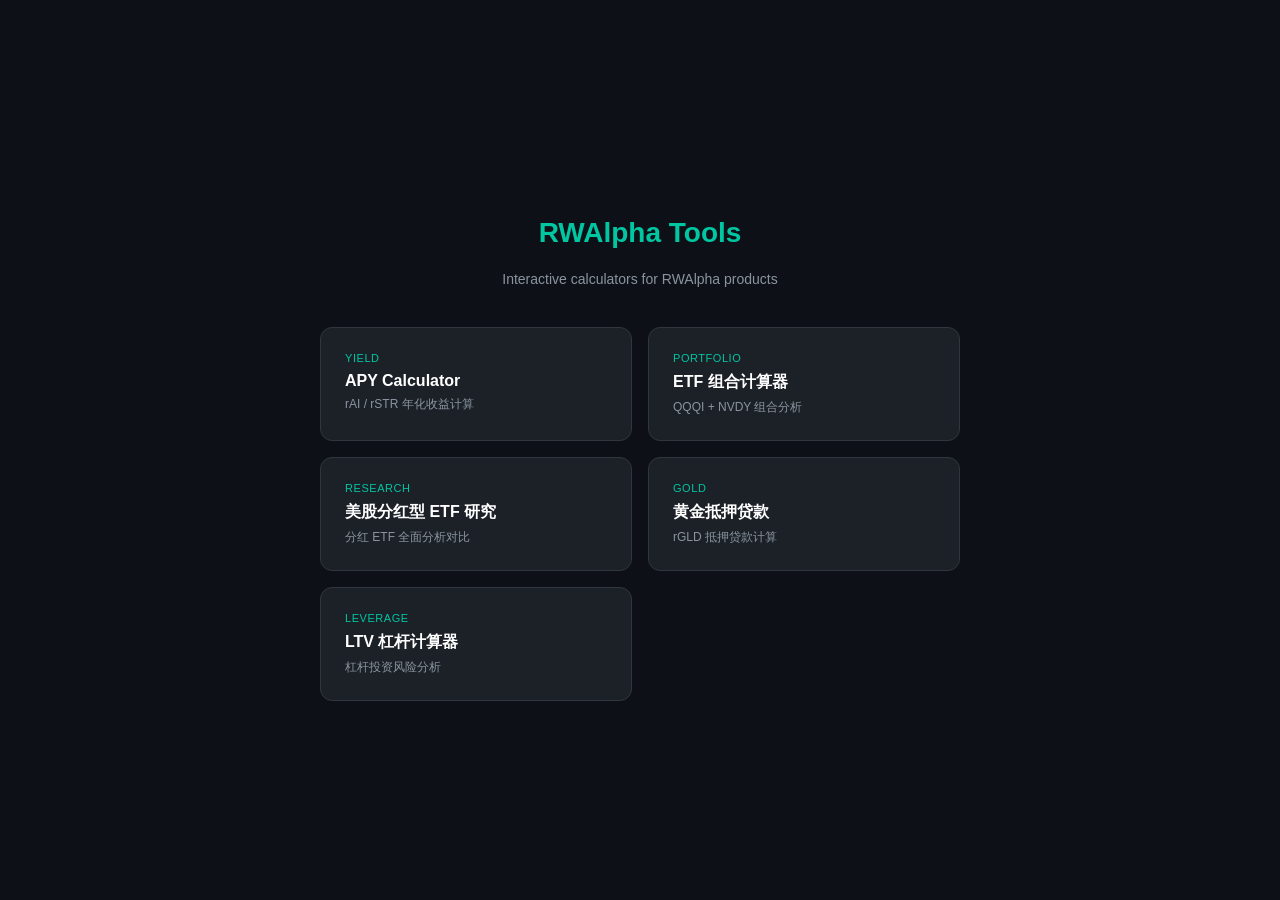
==== commit caaf53b2: "Add ETFs research to tools index page" ====
--- a/index.html
+++ b/index.html
@@ -8,7 +8,7 @@
 body{font-family:-apple-system,BlinkMacSystemFont,'Segoe UI',sans-serif;background:#0D1117;color:#fff;display:flex;flex-direction:column;align-items:center;justify-content:center;min-height:100vh;margin:0;}
 h1{font-size:28px;color:#00C6A2;margin-bottom:8px;}
 p{color:#8B949E;margin-bottom:40px;font-size:14px;}
-.grid{display:grid;grid-template-columns:repeat(2,1fr);gap:16px;max-width:600px;width:90%;}
+.grid{display:grid;grid-template-columns:repeat(2,1fr);gap:16px;max-width:640px;width:90%;}
 a{display:block;background:#1C2128;border:1px solid #30363D;border-radius:12px;padding:24px;text-decoration:none;color:#fff;transition:border-color .2s;}
 a:hover{border-color:#00C6A2;}
 .label{font-size:11px;color:#00C6A2;text-transform:uppercase;letter-spacing:.05em;margin-bottom:8px;}
@@ -22,6 +22,7 @@
 <div class="grid">
   <a href="apy/"><div class="label">Yield</div><div class="name">APY Calculator</div><div class="desc">rAI / rSTR 年化收益计算</div></a>
   <a href="etf/"><div class="label">Portfolio</div><div class="name">ETF 组合计算器</div><div class="desc">QQQI + NVDY 组合分析</div></a>
+  <a href="etfs/"><div class="label">Research</div><div class="name">美股分红型 ETF 研究</div><div class="desc">分红 ETF 全面分析对比</div></a>
   <a href="rgld/"><div class="label">Gold</div><div class="name">黄金抵押贷款</div><div class="desc">rGLD 抵押贷款计算</div></a>
   <a href="ltv/"><div class="label">Leverage</div><div class="name">LTV 杠杆计算器</div><div class="desc">杠杆投资风险分析</div></a>
 </div>
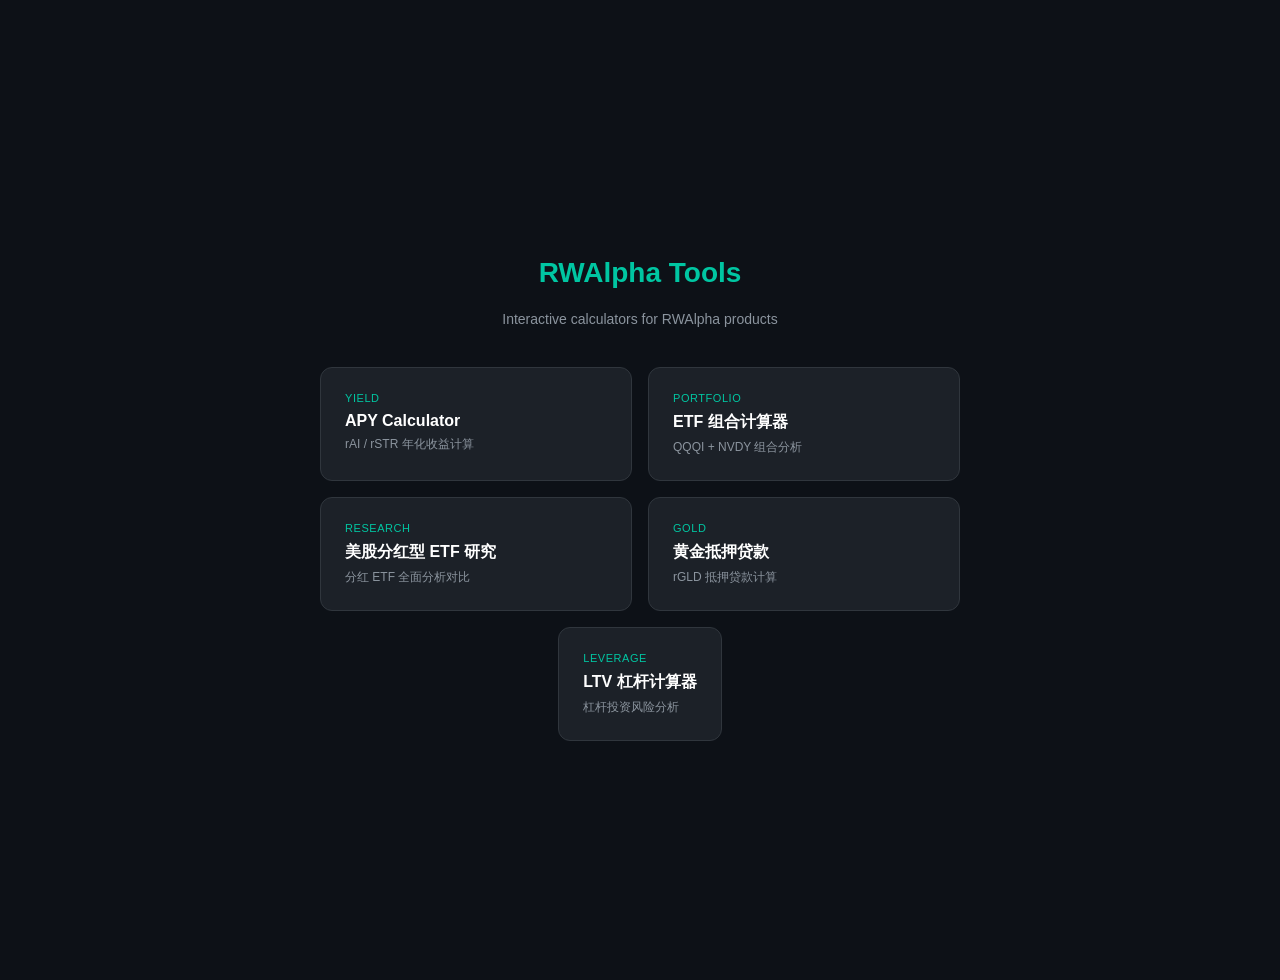
==== commit 3e22e6c3: "Fix grid layout to show all 5 tools" ====
--- a/index.html
+++ b/index.html
@@ -5,10 +5,11 @@
 <meta name="viewport" content="width=device-width, initial-scale=1.0">
 <title>RWAlpha Tools</title>
 <style>
-body{font-family:-apple-system,BlinkMacSystemFont,'Segoe UI',sans-serif;background:#0D1117;color:#fff;display:flex;flex-direction:column;align-items:center;justify-content:center;min-height:100vh;margin:0;}
+body{font-family:-apple-system,BlinkMacSystemFont,'Segoe UI',sans-serif;background:#0D1117;color:#fff;display:flex;flex-direction:column;align-items:center;justify-content:center;min-height:100vh;margin:0;padding:40px 16px;}
 h1{font-size:28px;color:#00C6A2;margin-bottom:8px;}
 p{color:#8B949E;margin-bottom:40px;font-size:14px;}
-.grid{display:grid;grid-template-columns:repeat(2,1fr);gap:16px;max-width:640px;width:90%;}
+.grid{display:grid;grid-template-columns:repeat(2,1fr);gap:16px;max-width:640px;width:100%;}
+.grid a:last-child:nth-child(odd){grid-column:1 / -1;max-width:calc(50% - 8px);margin:0 auto;}
 a{display:block;background:#1C2128;border:1px solid #30363D;border-radius:12px;padding:24px;text-decoration:none;color:#fff;transition:border-color .2s;}
 a:hover{border-color:#00C6A2;}
 .label{font-size:11px;color:#00C6A2;text-transform:uppercase;letter-spacing:.05em;margin-bottom:8px;}
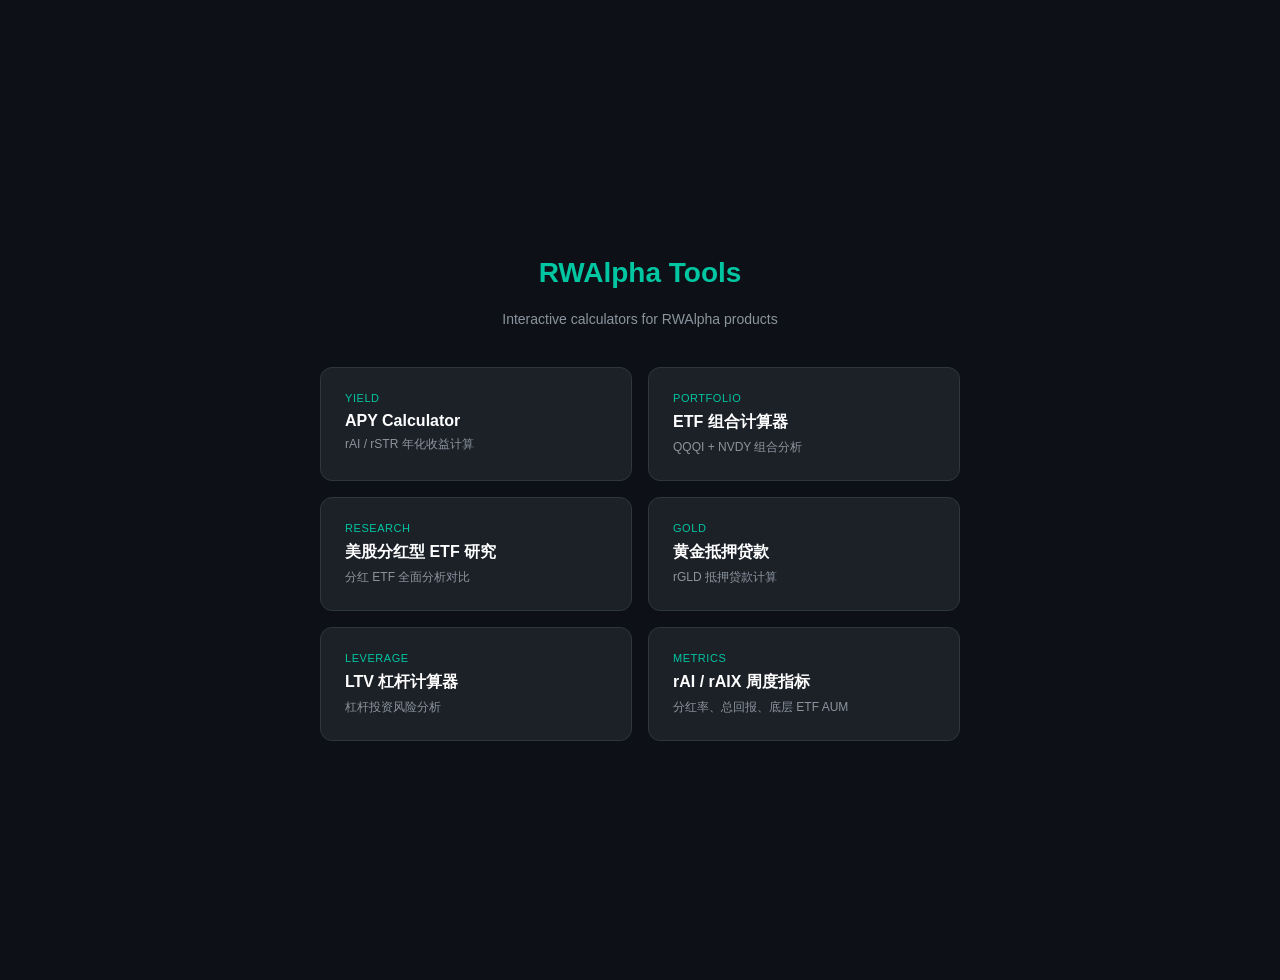
==== commit 30396a25: "Add rAI weekly metrics entry to tools page" ====
--- a/index.html
+++ b/index.html
@@ -26,6 +26,7 @@
   <a href="etfs/"><div class="label">Research</div><div class="name">美股分红型 ETF 研究</div><div class="desc">分红 ETF 全面分析对比</div></a>
   <a href="rgld/"><div class="label">Gold</div><div class="name">黄金抵押贷款</div><div class="desc">rGLD 抵押贷款计算</div></a>
   <a href="ltv/"><div class="label">Leverage</div><div class="name">LTV 杠杆计算器</div><div class="desc">杠杆投资风险分析</div></a>
+  <a href="rai-weekly-metrics/"><div class="label">Metrics</div><div class="name">rAI / rAIX 周度指标</div><div class="desc">分红率、总回报、底层 ETF AUM</div></a>
 </div>
 </body>
-</html>
+</html>
